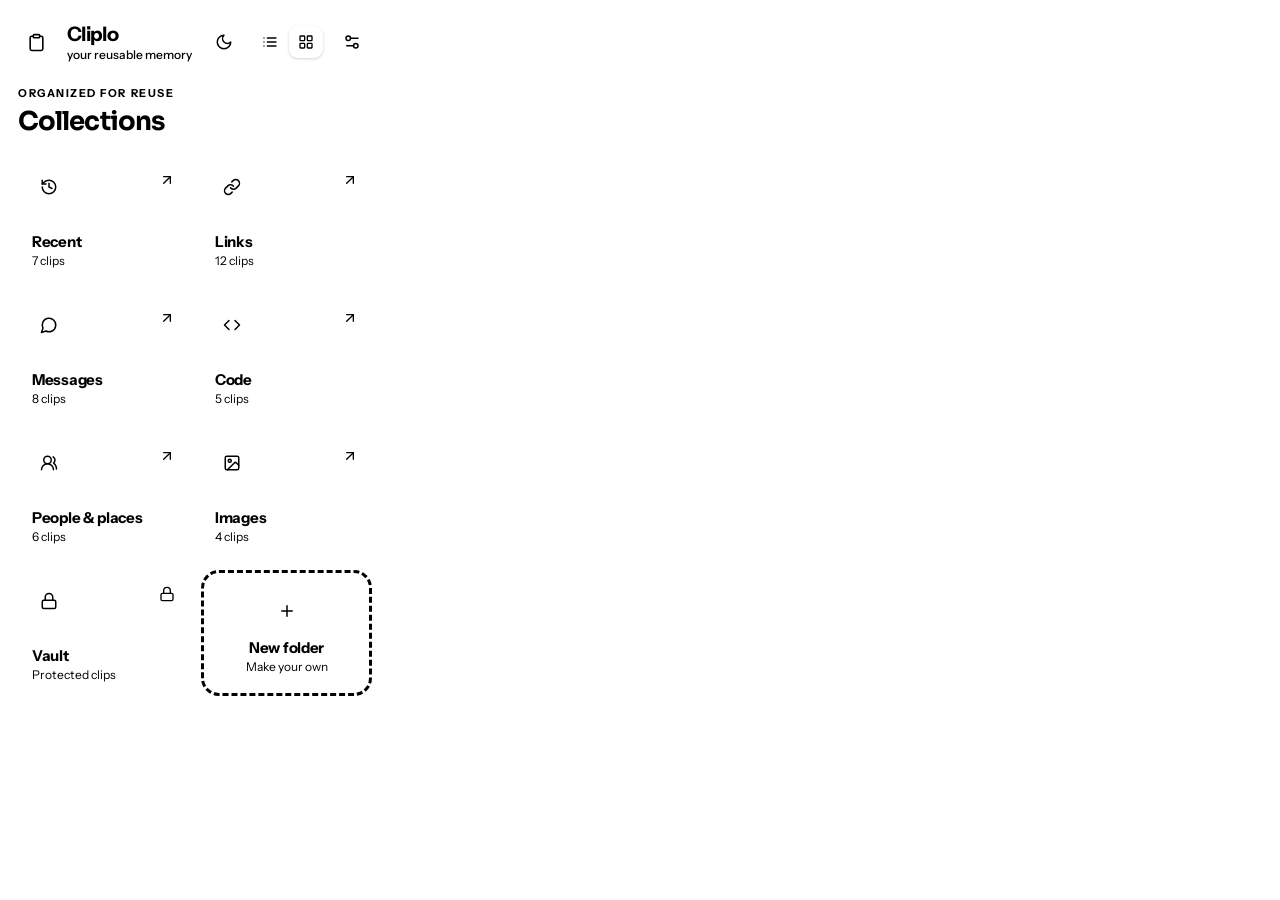
==== ui-proto/Collections.dc.html @ 3401ff33 "Add Cliplo design-canvas artboards for ui-proto screens Recreate the six core app screens (Home feed" ====
<!doctype html>
<html>
<head>
  <meta charset="utf-8">
  <script src="./support.js"></script>
</head>
<body>
<x-dc>
<helmet>
  <link href="https://fonts.googleapis.com/css2?family=Instrument+Sans:wght@400;500;600;700&family=Sora:wght@600;700&display=swap" rel="stylesheet">
  <style>
*{box-sizing:border-box;margin:0;padding:0}
.cx{font-family:"Instrument Sans",-apple-system,"Segoe UI",Roboto,sans-serif;-webkit-font-smoothing:antialiased;width:390px;min-height:100%;background:var(--page);color:var(--txt);position:relative;overflow:hidden}
.cx-dark{--page:#151918;--surface:#202624;--surface-2:#282F2D;--surface-3:#313A37;--line:rgba(255,255,255,.10);--line-strong:rgba(255,255,255,.17);--txt:#F1F4EF;--txt-strong:#FFFFFF;--txt-sub:#BDC8C2;--txt-dim:#8C9993;--txt-faint:#69766F;--accent:#77C8AD;--accent-strong:#58AF92;--accent-soft:rgba(119,200,173,.13);--accent-glow:rgba(88,175,146,.30);--on-accent:#10251E;--rose:#EF8B8A}
.cx-light{--page:#F3F2ED;--surface:#FFFEFA;--surface-2:#EEEEE8;--surface-3:#E3E3DB;--line:rgba(22,27,29,.09);--line-strong:rgba(22,27,29,.16);--txt:#202629;--txt-strong:#111719;--txt-sub:#596366;--txt-dim:#858E90;--txt-faint:#AAB1B0;--accent:#287D6B;--accent-strong:#176454;--accent-soft:rgba(40,125,107,.11);--accent-glow:rgba(40,125,107,.20);--on-accent:#FFFFFF;--rose:#CE5F5E}
.cx::before{content:"";position:absolute;inset:0;pointer-events:none;z-index:0}
.cx-dark::before{background:radial-gradient(60% 40% at 12% -5%,rgba(119,200,173,.12),transparent 62%),radial-gradient(55% 38% at 92% 100%,rgba(40,125,107,.10),transparent 60%)}
.cx-light::before{background:radial-gradient(60% 40% at 12% -5%,rgba(40,125,107,.10),transparent 62%),radial-gradient(55% 38% at 92% 100%,rgba(119,200,173,.08),transparent 60%)}
.pad{position:relative;z-index:1;padding:22px 18px 26px}
svg{display:block}
.topbar{display:flex;align-items:center;justify-content:space-between;margin-bottom:24px}
.brand{display:flex;align-items:center;gap:13px}
.brand-ic{width:36px;height:36px;border-radius:11px;background:var(--surface-2);display:grid;place-items:center;color:var(--txt-strong)}
.brand-h1{font-size:20px;font-weight:700;letter-spacing:-.032em;line-height:1.1;color:var(--txt-strong)}
.brand-sub{display:block;font-size:12px;color:var(--txt-dim);font-weight:500;margin-top:2px}
.top-actions{display:flex;gap:6px;align-items:center}
.icon-btn{width:40px;height:40px;border-radius:12px;border:none;background:transparent;color:var(--txt-dim);display:grid;place-items:center;cursor:pointer}
.view-toggle{display:flex;background:var(--surface-2);border-radius:11px;padding:3px;gap:2px}
.vt-btn{width:34px;height:32px;border:none;border-radius:9px;background:transparent;color:var(--txt-dim);display:grid;place-items:center;cursor:pointer}
.vt-btn.on{background:var(--surface);color:var(--txt-strong);box-shadow:0 1px 3px rgba(0,0,0,.18)}
.folder-head{margin-bottom:18px}
.folder-kicker{font-size:11px;font-weight:700;color:var(--accent);text-transform:uppercase;letter-spacing:.14em;margin-bottom:5px}
.folder-h2{font-family:"Sora",sans-serif;font-size:26px;font-weight:700;letter-spacing:-.035em;color:var(--txt-strong)}
.folder-grid{display:grid;grid-template-columns:repeat(2,minmax(0,1fr));gap:12px}
.folder-card{position:relative;display:flex;flex-direction:column;justify-content:flex-end;min-height:126px;padding:14px;border-radius:18px;background:var(--surface);border:1px solid var(--line);overflow:hidden;cursor:pointer}
.folder-art{position:absolute;top:12px;left:12px;width:38px;height:38px;border-radius:11px;display:grid;place-items:center;background:var(--accent-soft);color:var(--accent)}
.folder-arrow{position:absolute;top:16px;right:14px;color:var(--txt-faint)}
.folder-card strong{display:block;font-size:15px;font-weight:700;letter-spacing:-.02em;color:var(--txt-strong)}
.folder-card small{display:block;font-size:12px;color:var(--txt-dim);margin-top:2px}
.folder-card.new{align-items:center;justify-content:center;border-style:dashed;border-color:var(--line-strong);background:transparent}
.folder-card.new .folder-art{position:static;margin-bottom:8px}
.folder-card.new strong,.folder-card.new small{text-align:center}
a{color:var(--accent)}a:hover{color:var(--accent-strong)}
  </style>
</helmet>

<div class="cx {{themeClass}}">
  <div class="pad">

    <div class="topbar">
      <div class="brand">
        <div class="brand-ic"><svg width="19" height="19" viewBox="0 0 24 24" fill="none" stroke="currentColor" stroke-width="2" stroke-linecap="round" stroke-linejoin="round"><rect width="8" height="4" x="8" y="2" rx="1"/><path d="M16 4h2a2 2 0 0 1 2 2v14a2 2 0 0 1-2 2H6a2 2 0 0 1-2-2V6a2 2 0 0 1 2-2h2"/></svg></div>
        <div><div class="brand-h1">Cliplo</div><small class="brand-sub">your reusable memory</small></div>
      </div>
      <div class="top-actions">
        <button class="icon-btn"><svg width="18" height="18" viewBox="0 0 24 24" fill="none" stroke="currentColor" stroke-width="2" stroke-linecap="round" stroke-linejoin="round"><path d="M12 3a6 6 0 0 0 9 9 9 9 0 1 1-9-9Z"/></svg></button>
        <div class="view-toggle">
          <button class="vt-btn"><svg width="16" height="16" viewBox="0 0 24 24" fill="none" stroke="currentColor" stroke-width="2" stroke-linecap="round" stroke-linejoin="round"><path d="M3 12h.01M3 18h.01M3 6h.01M8 12h13M8 18h13M8 6h13"/></svg></button>
          <button class="vt-btn on"><svg width="16" height="16" viewBox="0 0 24 24" fill="none" stroke="currentColor" stroke-width="2" stroke-linecap="round" stroke-linejoin="round"><rect width="7" height="7" x="3" y="3" rx="1"/><rect width="7" height="7" x="14" y="3" rx="1"/><rect width="7" height="7" x="14" y="14" rx="1"/><rect width="7" height="7" x="3" y="14" rx="1"/></svg></button>
        </div>
        <button class="icon-btn"><svg width="18" height="18" viewBox="0 0 24 24" fill="none" stroke="currentColor" stroke-width="2" stroke-linecap="round" stroke-linejoin="round"><path d="M20 7h-9M14 17H5"/><circle cx="17" cy="17" r="3"/><circle cx="7" cy="7" r="3"/></svg></button>
      </div>
    </div>

    <div class="folder-head">
      <div class="folder-kicker">Organized for reuse</div>
      <div class="folder-h2">Collections</div>
    </div>

    <div class="folder-grid">
      <div class="folder-card">
        <span class="folder-art"><svg width="18" height="18" viewBox="0 0 24 24" fill="none" stroke="currentColor" stroke-width="2" stroke-linecap="round" stroke-linejoin="round"><path d="M3 12a9 9 0 1 0 9-9 9.75 9.75 0 0 0-6.74 2.74L3 8"/><path d="M3 3v5h5"/><path d="M12 7v5l4 2"/></svg></span>
        <span class="folder-arrow"><svg width="16" height="16" viewBox="0 0 24 24" fill="none" stroke="currentColor" stroke-width="2" stroke-linecap="round" stroke-linejoin="round"><path d="M7 7h10v10"/><path d="M7 17 17 7"/></svg></span>
        <strong>Recent</strong><small>7 clips</small>
      </div>
      <div class="folder-card">
        <span class="folder-art"><svg width="18" height="18" viewBox="0 0 24 24" fill="none" stroke="currentColor" stroke-width="2" stroke-linecap="round" stroke-linejoin="round"><path d="M10 13a5 5 0 0 0 7.54.54l3-3a5 5 0 0 0-7.07-7.07l-1.72 1.71"/><path d="M14 11a5 5 0 0 0-7.54-.54l-3 3a5 5 0 0 0 7.07 7.07l1.71-1.71"/></svg></span>
        <span class="folder-arrow"><svg width="16" height="16" viewBox="0 0 24 24" fill="none" stroke="currentColor" stroke-width="2" stroke-linecap="round" stroke-linejoin="round"><path d="M7 7h10v10"/><path d="M7 17 17 7"/></svg></span>
        <strong>Links</strong><small>12 clips</small>
      </div>
      <div class="folder-card">
        <span class="folder-art"><svg width="18" height="18" viewBox="0 0 24 24" fill="none" stroke="currentColor" stroke-width="2" stroke-linecap="round" stroke-linejoin="round"><path d="M7.9 20A9 9 0 1 0 4 16.1L2 22Z"/></svg></span>
        <span class="folder-arrow"><svg width="16" height="16" viewBox="0 0 24 24" fill="none" stroke="currentColor" stroke-width="2" stroke-linecap="round" stroke-linejoin="round"><path d="M7 7h10v10"/><path d="M7 17 17 7"/></svg></span>
        <strong>Messages</strong><small>8 clips</small>
      </div>
      <div class="folder-card">
        <span class="folder-art"><svg width="18" height="18" viewBox="0 0 24 24" fill="none" stroke="currentColor" stroke-width="2" stroke-linecap="round" stroke-linejoin="round"><path d="m16 18 6-6-6-6"/><path d="m8 6-6 6 6 6"/></svg></span>
        <span class="folder-arrow"><svg width="16" height="16" viewBox="0 0 24 24" fill="none" stroke="currentColor" stroke-width="2" stroke-linecap="round" stroke-linejoin="round"><path d="M7 7h10v10"/><path d="M7 17 17 7"/></svg></span>
        <strong>Code</strong><small>5 clips</small>
      </div>
      <div class="folder-card">
        <span class="folder-art"><svg width="18" height="18" viewBox="0 0 24 24" fill="none" stroke="currentColor" stroke-width="2" stroke-linecap="round" stroke-linejoin="round"><path d="M18 21a8 8 0 0 0-16 0"/><circle cx="10" cy="8" r="5"/><path d="M22 20c0-3.37-2-6.5-4-8a5 5 0 0 0-.45-8.3"/></svg></span>
        <span class="folder-arrow"><svg width="16" height="16" viewBox="0 0 24 24" fill="none" stroke="currentColor" stroke-width="2" stroke-linecap="round" stroke-linejoin="round"><path d="M7 7h10v10"/><path d="M7 17 17 7"/></svg></span>
        <strong>People &amp; places</strong><small>6 clips</small>
      </div>
      <div class="folder-card">
        <span class="folder-art"><svg width="18" height="18" viewBox="0 0 24 24" fill="none" stroke="currentColor" stroke-width="2" stroke-linecap="round" stroke-linejoin="round"><rect width="18" height="18" x="3" y="3" rx="2"/><circle cx="9" cy="9" r="2"/><path d="m21 15-3.09-3.09a2 2 0 0 0-2.82 0L6 21"/></svg></span>
        <span class="folder-arrow"><svg width="16" height="16" viewBox="0 0 24 24" fill="none" stroke="currentColor" stroke-width="2" stroke-linecap="round" stroke-linejoin="round"><path d="M7 7h10v10"/><path d="M7 17 17 7"/></svg></span>
        <strong>Images</strong><small>4 clips</small>
      </div>
      <div class="folder-card">
        <span class="folder-art"><svg width="18" height="18" viewBox="0 0 24 24" fill="none" stroke="currentColor" stroke-width="2" stroke-linecap="round" stroke-linejoin="round"><rect width="18" height="11" x="3" y="11" rx="2"/><path d="M7 11V7a5 5 0 0 1 10 0v4"/></svg></span>
        <span class="folder-arrow"><svg width="16" height="16" viewBox="0 0 24 24" fill="none" stroke="currentColor" stroke-width="2" stroke-linecap="round" stroke-linejoin="round"><rect width="18" height="11" x="3" y="11" rx="2"/><path d="M7 11V7a5 5 0 0 1 10 0v4"/></svg></span>
        <strong>Vault</strong><small>Protected clips</small>
      </div>
      <div class="folder-card new">
        <span class="folder-art"><svg width="18" height="18" viewBox="0 0 24 24" fill="none" stroke="currentColor" stroke-width="2" stroke-linecap="round" stroke-linejoin="round"><path d="M5 12h14"/><path d="M12 5v14"/></svg></span>
        <strong>New folder</strong><small>Make your own</small>
      </div>
    </div>

  </div>
</div>

<script data-dc-script data-props='{"theme":{"editor":"enum","options":["Dark","Light"],"default":"Dark"}}'>
class Component extends DCLogic {
  renderVals() {
    return { themeClass: this.props.theme === 'Light' ? 'cx-light' : 'cx-dark' };
  }
}
</script>
</body>
</html>
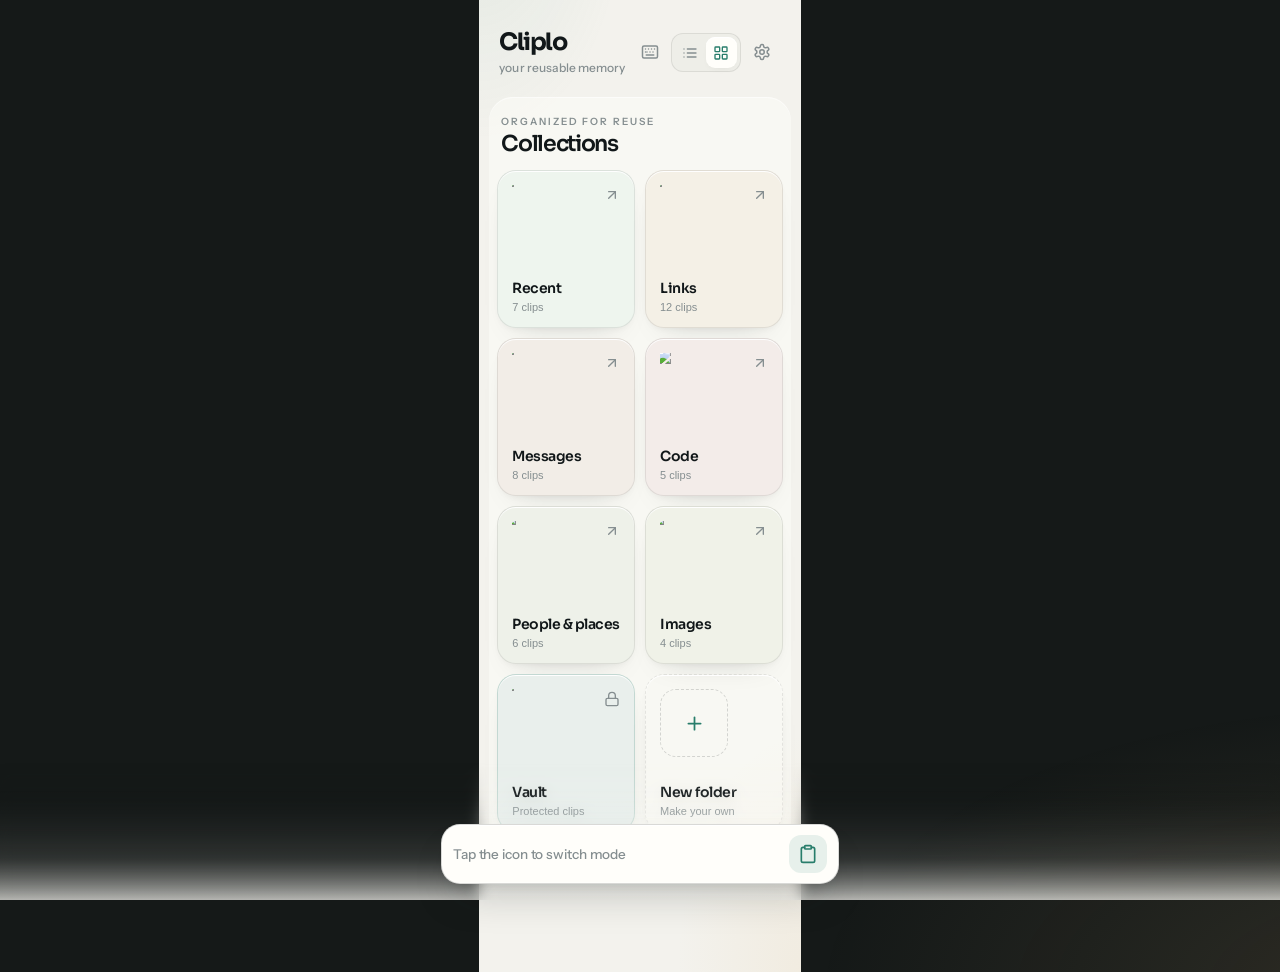
==== commit 27f7647a: "Rebuild Cliplo artboards faithful to ui-proto index.html Replace the earlier simplified recreation w" ====
--- a/ui-proto/Collections.dc.html
+++ b/ui-proto/Collections.dc.html
@@ -7,117 +7,1396 @@
 <body>
 <x-dc>
 <helmet>
-  <link href="https://fonts.googleapis.com/css2?family=Instrument+Sans:wght@400;500;600;700&family=Sora:wght@600;700&display=swap" rel="stylesheet">
+  <link href="https://fonts.googleapis.com/css2?family=Instrument+Sans:wght@400;500;600;700&family=Sora:wght@500;600;700&display=swap" rel="stylesheet">
   <style>
-*{box-sizing:border-box;margin:0;padding:0}
-.cx{font-family:"Instrument Sans",-apple-system,"Segoe UI",Roboto,sans-serif;-webkit-font-smoothing:antialiased;width:390px;min-height:100%;background:var(--page);color:var(--txt);position:relative;overflow:hidden}
-.cx-dark{--page:#151918;--surface:#202624;--surface-2:#282F2D;--surface-3:#313A37;--line:rgba(255,255,255,.10);--line-strong:rgba(255,255,255,.17);--txt:#F1F4EF;--txt-strong:#FFFFFF;--txt-sub:#BDC8C2;--txt-dim:#8C9993;--txt-faint:#69766F;--accent:#77C8AD;--accent-strong:#58AF92;--accent-soft:rgba(119,200,173,.13);--accent-glow:rgba(88,175,146,.30);--on-accent:#10251E;--rose:#EF8B8A}
-.cx-light{--page:#F3F2ED;--surface:#FFFEFA;--surface-2:#EEEEE8;--surface-3:#E3E3DB;--line:rgba(22,27,29,.09);--line-strong:rgba(22,27,29,.16);--txt:#202629;--txt-strong:#111719;--txt-sub:#596366;--txt-dim:#858E90;--txt-faint:#AAB1B0;--accent:#287D6B;--accent-strong:#176454;--accent-soft:rgba(40,125,107,.11);--accent-glow:rgba(40,125,107,.20);--on-accent:#FFFFFF;--rose:#CE5F5E}
-.cx::before{content:"";position:absolute;inset:0;pointer-events:none;z-index:0}
-.cx-dark::before{background:radial-gradient(60% 40% at 12% -5%,rgba(119,200,173,.12),transparent 62%),radial-gradient(55% 38% at 92% 100%,rgba(40,125,107,.10),transparent 60%)}
-.cx-light::before{background:radial-gradient(60% 40% at 12% -5%,rgba(40,125,107,.10),transparent 62%),radial-gradient(55% 38% at 92% 100%,rgba(119,200,173,.08),transparent 60%)}
-.pad{position:relative;z-index:1;padding:22px 18px 26px}
-svg{display:block}
-.topbar{display:flex;align-items:center;justify-content:space-between;margin-bottom:24px}
-.brand{display:flex;align-items:center;gap:13px}
-.brand-ic{width:36px;height:36px;border-radius:11px;background:var(--surface-2);display:grid;place-items:center;color:var(--txt-strong)}
-.brand-h1{font-size:20px;font-weight:700;letter-spacing:-.032em;line-height:1.1;color:var(--txt-strong)}
-.brand-sub{display:block;font-size:12px;color:var(--txt-dim);font-weight:500;margin-top:2px}
-.top-actions{display:flex;gap:6px;align-items:center}
-.icon-btn{width:40px;height:40px;border-radius:12px;border:none;background:transparent;color:var(--txt-dim);display:grid;place-items:center;cursor:pointer}
-.view-toggle{display:flex;background:var(--surface-2);border-radius:11px;padding:3px;gap:2px}
-.vt-btn{width:34px;height:32px;border:none;border-radius:9px;background:transparent;color:var(--txt-dim);display:grid;place-items:center;cursor:pointer}
-.vt-btn.on{background:var(--surface);color:var(--txt-strong);box-shadow:0 1px 3px rgba(0,0,0,.18)}
-.folder-head{margin-bottom:18px}
-.folder-kicker{font-size:11px;font-weight:700;color:var(--accent);text-transform:uppercase;letter-spacing:.14em;margin-bottom:5px}
-.folder-h2{font-family:"Sora",sans-serif;font-size:26px;font-weight:700;letter-spacing:-.035em;color:var(--txt-strong)}
-.folder-grid{display:grid;grid-template-columns:repeat(2,minmax(0,1fr));gap:12px}
-.folder-card{position:relative;display:flex;flex-direction:column;justify-content:flex-end;min-height:126px;padding:14px;border-radius:18px;background:var(--surface);border:1px solid var(--line);overflow:hidden;cursor:pointer}
-.folder-art{position:absolute;top:12px;left:12px;width:38px;height:38px;border-radius:11px;display:grid;place-items:center;background:var(--accent-soft);color:var(--accent)}
-.folder-arrow{position:absolute;top:16px;right:14px;color:var(--txt-faint)}
-.folder-card strong{display:block;font-size:15px;font-weight:700;letter-spacing:-.02em;color:var(--txt-strong)}
-.folder-card small{display:block;font-size:12px;color:var(--txt-dim);margin-top:2px}
-.folder-card.new{align-items:center;justify-content:center;border-style:dashed;border-color:var(--line-strong);background:transparent}
-.folder-card.new .folder-art{position:static;margin-bottom:8px}
-.folder-card.new strong,.folder-card.new small{text-align:center}
-a{color:var(--accent)}a:hover{color:var(--accent-strong)}
-  </style>
+  /* =========================================================
+     DESIGN TOKENS - Cliplo mineral / ink / paper
+     UI glyphs: lucide (2px stroke). Logos: mdi brand marks.
+      Accent: mineral green, reserved for action and identity.
+  ========================================================= */
+  :root {
+    /* surfaces */
+    --page: #151918;
+    --surface: #202624;
+    --surface-2: #282F2D;
+    --surface-3: #313A37;
+    --line: rgba(255,255,255,.10);
+    --line-strong: rgba(255,255,255,.17);
+    --hi: rgba(255,255,255,.05);
+    --elev: 0 1px 0 var(--hi) inset, 0 18px 42px -22px rgba(0,0,0,.5);
+    --elev-raise: 0 1px 0 rgba(255,255,255,.06) inset, 0 28px 60px -24px rgba(0,0,0,.7);
+    /* text */
+    --txt: #F1F4EF;
+    --txt-strong: #FFFFFF;
+    --txt-sub: #BDC8C2;
+    --txt-dim: #8C9993;
+    --txt-faint: #69766F;
+    --accent: #77C8AD;
+    --accent-strong: #58AF92;
+    --accent-deep: #3F9276;
+    --accent-soft: rgba(119,200,173,.13);
+    --accent-glow: rgba(88,175,146,.30);
+    --on-accent: #10251E;
+    --kb-page: #151918;
+    --kb-surface: #202624;
+    --kb-raised: #282F2D;
+    --kb-key: #313A37;
+    --kb-outline: rgba(255,255,255,.14);
+    /* semantic */
+    --rose: #EF8B8A;
+    --rose-soft: rgba(239,139,138,.12);
+    --rose-glow: rgba(239,139,138,.28);
+    /* metrics */
+    --r-lg: 22px;
+    --r-md: 16px;
+    --r-sm: 13px;
+    --r-pill: 999px;
+    --tnum: "tnum" 1, "cv11" 1, "ss01" 1;
+    /* motion Ã¢â‚¬â€ one ease reused everywhere */
+    --ease: cubic-bezier(.22,.61,.36,1);
+    --ease-out: cubic-bezier(.16,1,.3,1);
+  }
+  [data-theme="light"] {
+    --page: #F3F2ED;
+    --surface: #FFFEFA;
+    --surface-2: #EEEEE8;
+    --surface-3: #E3E3DB;
+    --line: rgba(22,27,29,.09);
+    --line-strong: rgba(22,27,29,.16);
+    --hi: rgba(255,255,255,.95);
+    --elev: 0 1px 0 var(--hi) inset, 0 14px 32px -22px rgba(20,29,29,.25), 0 3px 8px -5px rgba(20,29,29,.1);
+    --elev-raise: 0 1px 0 var(--hi) inset, 0 24px 52px -25px rgba(20,29,29,.28), 0 6px 14px -6px rgba(20,29,29,.1);
+    --txt: #202629;
+    --txt-strong: #111719;
+    --txt-sub: #596366;
+    --txt-dim: #858E90;
+    --txt-faint: #AAB1B0;
+    --accent: #287D6B;
+    --accent-strong: #176454;
+    --accent-deep: #104C41;
+    --accent-soft: rgba(40,125,107,.11);
+    --accent-glow: rgba(40,125,107,.20);
+    --on-accent: #FFFFFF;
+    --kb-page: #F3F2ED;
+    --kb-surface: #FFFEFA;
+    --kb-raised: #EEEEE8;
+    --kb-key: #E3E3DB;
+    --kb-outline: rgba(22,27,29,.14);
+    --rose: #CE5F5E;
+    --rose-soft: rgba(206,95,94,.10);
+    --rose-glow: rgba(206,95,94,.20);
+  }
+
+  * { box-sizing:border-box; margin:0; padding:0; }
+  html { color-scheme: dark; }
+  [data-theme="light"] { color-scheme: light; }
+
+  body {
+    font-family:"Instrument Sans", -apple-system, "Segoe UI", Roboto, sans-serif;
+    font-feature-settings:"cv11","ss01","cv06";
+    background: var(--page);
+    color: var(--txt);
+    -webkit-font-smoothing: antialiased;
+    text-rendering: optimizeLegibility;
+    display:flex; justify-content:center;
+    min-height:100vh;
+    position:relative; overflow-x:hidden;
+    caret-color: var(--accent);
+    transition: background .35s var(--ease), color .35s var(--ease);
+  }
+  /* ambient bloom Ã¢â‚¬â€ the room the app is lit in */
+  body::before {
+    content:""; position:fixed; inset:-20% -10% -10% -10%; z-index:-1; pointer-events:none;
+    background:
+      radial-gradient(50% 32% at 18% -8%,  rgba(139,92,246,.12), transparent 70%),
+      radial-gradient(40% 28% at 92% 108%, rgba(56, 82, 255,.06), transparent 68%);
+    filter: none;
+  }
+  [data-theme="dark"] body::before {
+    background:
+      radial-gradient(60% 45% at 12% -5%, rgba(119,200,173,.12), transparent 62%),
+      radial-gradient(55% 40% at 92% 100%, rgba(40,125,107,.10), transparent 60%);
+    filter: none;
+  }
+  [data-theme="light"] body::before {
+    background:
+      radial-gradient(60% 45% at 12% -5%, rgba(40,125,107,.10), transparent 62%),
+      radial-gradient(55% 40% at 92% 100%, rgba(119,200,173,.08), transparent 60%);
+    filter:none;
+  }
+
+  /* browser surfaces Ã¢â‚¬â€ themed, not defaults */
+  ::selection { background: var(--accent-glow); color: var(--txt-strong); }
+  ::-webkit-scrollbar { width: 10px; height: 10px; }
+  ::-webkit-scrollbar-track { background: transparent; }
+  ::-webkit-scrollbar-thumb {
+    background: var(--surface-2);
+    border: 2px solid transparent; background-clip: content-box;
+    border-radius: 999px;
+  }
+  ::-webkit-scrollbar-thumb:hover { background: var(--surface-3); background-clip: content-box; }
+  * { scrollbar-color: var(--surface-2) transparent; scrollbar-width: thin; }
+  :focus { outline: none; }
+  :focus-visible {
+    outline: 2px solid var(--accent);
+    outline-offset: 2px;
+    border-radius: inherit;
+  }
+
+  .app { width:100%; max-width:430px; padding:max(22px, env(safe-area-inset-top)) 18px calc(80px + env(safe-area-inset-bottom) + var(--keyboard-inset, 0px)); position:relative; z-index:1; }
+  button, input, .chip, .clip, .mode-ic, .ph { -webkit-tap-highlight-color:transparent; touch-action:manipulation; }
+  @media (pointer:coarse) {
+    .copy, .icon-btn { width:44px; height:44px; }
+    .detail-close { width:44px; height:44px; }
+    .dact.peer { width:48px; min-width:48px; min-height:48px; }
+  }
+  @media (prefers-reduced-motion: reduce) {
+    *, *::before, *::after { animation-duration:.001ms !important; transition-duration:.001ms !important; }
+  }
+
+  /* ---- topbar ---- */
+  .topbar { display:flex; align-items:center; justify-content:space-between; margin-bottom:26px; }
+  .brand { display:flex; align-items:center; gap:13px; }
+  .brand-ic {
+    width:36px; height:36px; border-radius:11px;
+    background: var(--surface-2);
+    display:grid; place-items:center; color:var(--txt-strong);
+    position:relative;
+  }
+  .brand-ic::after { display:none; }
+  .brand-txt h1 { font-size:20px; font-weight:700; letter-spacing:-.032em; line-height:1.1; color:var(--txt-strong); }
+  .brand-title { position:relative; display:grid; width:max-content; min-width:4.25em; overflow:visible; transition:width .25s var(--ease-out); }
+  .brand-title span { grid-area:1 / 1; display:block; white-space:nowrap; transition:opacity .25s var(--ease-out), transform .25s var(--ease-out); }
+  .brand-title .brand-title-greeting { opacity:0; transform:translateY(3px); }
+  .brand-title.is-greeting .brand-title-default { opacity:0; transform:translateY(-3px); }
+  .brand-title.is-greeting .brand-title-greeting { opacity:1; transform:none; }
+  .brand-txt small { display:block; font-size:12px; color:var(--txt-dim); font-weight:500; letter-spacing:-.005em; margin-top:2px; }
+  .top-actions { display:flex; gap:10px; }
+  .icon-btn {
+    width:40px; height:40px; border-radius:12px; border:none;
+    background: transparent;
+    color:var(--txt-dim); cursor:pointer; display:grid; place-items:center;
+    box-shadow:none;
+    transition:transform .18s var(--ease), background .18s var(--ease), color .18s var(--ease);
+  }
+  .icon-btn:hover { transform:none; background:var(--surface-2); color:var(--txt-strong); }
+  .icon-btn:active { transform:translateY(0) scale(.97); }
+  .icon-btn .iconify { font-size:18px; }
+
+  /* ---- Cliplo Keyboard prototype: calm retrieval surface ---- */
+  .keyboard-screen { display:none; position:fixed; inset:0; z-index:160; background:var(--page); overflow:hidden; }
+  .keyboard-screen.is-open { display:block; animation:keyboardReveal .32s var(--ease-out) both; }
+  .keyboard-stage { width:min(100%,430px); height:100%; margin:0 auto; display:flex; flex-direction:column; }
+  .keyboard-host { flex:1; min-height:92px; padding:18px 18px 12px; display:flex; flex-direction:column; justify-content:flex-end; background:var(--page); }
+  .keyboard-host-context { display:flex; align-items:center; gap:8px; color:var(--txt-dim); font:600 11px "Instrument Sans",sans-serif; }
+  .keyboard-host-context .iconify { color:var(--accent); font-size:14px; }
+  .keyboard-composer { margin-top:12px; height:40px; border:1px solid var(--line); border-radius:13px; background:var(--surface); color:var(--txt-faint); display:flex; align-items:center; padding:0 12px; font:500 12px "Instrument Sans",sans-serif; }
+  .keyboard-panel { position:relative; padding:14px 16px calc(14px + env(safe-area-inset-bottom)); border-top:1px solid var(--kb-outline); border-radius:24px 24px 0 0; background:var(--kb-surface); box-shadow:0 -18px 34px -26px rgba(0,0,0,.48); transition:padding .3s var(--ease-out),background .22s var(--ease); }
+  .keyboard-panel::before { content:""; position:absolute; top:0; left:50%; width:28px; height:3px; border-radius:99px; background:var(--txt-faint); transform:translate(-50%,-7px); opacity:.45; }
+  .keyboard-toolbar { display:flex; align-items:center; gap:9px; }
+  .keyboard-mode-toggle { width:42px; height:42px; flex:0 0 auto; border:1px solid var(--kb-outline); border-radius:13px; background:var(--kb-raised); color:var(--accent); display:grid; place-items:center; cursor:pointer; box-shadow:0 1px 0 var(--hi) inset; transition:background .22s var(--ease),border-color .22s var(--ease),color .22s var(--ease),transform .22s var(--ease); }
+  .keyboard-mode-toggle:hover, .keyboard-mode-toggle.is-active { color:var(--accent-strong); border-color:color-mix(in srgb,var(--accent) 60%,var(--kb-outline)); background:var(--accent-soft); }
+  .keyboard-mode-toggle.is-active { transform:rotate(180deg); }
+  .keyboard-search { flex:1; min-width:0; height:42px; border:1px solid var(--kb-outline); border-radius:13px; padding:0 13px; background:transparent; color:var(--txt-strong); font:500 13px/1 "Instrument Sans",sans-serif; letter-spacing:-.015em; outline:none; box-shadow:0 1px 0 var(--hi) inset; transition:flex-basis .3s var(--ease-out),width .3s var(--ease-out),padding .3s var(--ease-out),opacity .2s var(--ease),border-color .2s var(--ease),background .2s var(--ease); }
+  .keyboard-search:focus { border-color:var(--accent); background:var(--kb-raised); box-shadow:0 0 0 3px var(--accent-soft); }
+  .keyboard-search::placeholder { color:var(--txt-dim); }
+  .keyboard-close { width:32px; height:42px; border:0; border-radius:12px; background:transparent; color:var(--txt-dim); display:grid; place-items:center; cursor:pointer; }
+  .keyboard-close:hover { color:var(--txt-strong); background:var(--kb-raised); }
+  .keyboard-collection-nav { max-height:0; margin:0 -2px; padding:0 4px; opacity:0; visibility:hidden; display:flex; flex-direction:column; align-items:center; justify-content:center; position:relative; overflow:hidden; pointer-events:none; touch-action:none; cursor:ns-resize; transition:max-height .34s var(--ease-out),margin .34s var(--ease-out),padding .34s var(--ease-out),opacity .22s var(--ease),visibility 0s linear .34s; }
+  .keyboard-panel.is-collection-mode .keyboard-collection-nav { max-height:178px; margin:18px -2px 2px; padding:5px 4px; opacity:1; visibility:visible; pointer-events:auto; transform:translateY(18px); transition-delay:0s; }
+  .keyboard-panel.is-collection-mode .keyboard-search { flex:0 0 0; width:0; min-width:0; padding-left:0; padding-right:0; border-color:transparent; opacity:0; pointer-events:none; }
+  .keyboard-clips { display:block; height:60px; max-height:60px; opacity:1; overflow:hidden !important; scrollbar-width:none; transition:max-height .34s var(--ease-out),opacity .2s var(--ease),margin .34s var(--ease-out); }
+  .keyboard-clips::-webkit-scrollbar { display:none; }
+  .keyboard-clip-track { display:flex; flex-direction:column; gap:0; will-change:transform; transition:transform .3s cubic-bezier(.22,.75,.2,1); }
+  .keyboard-panel.is-collection-mode .keyboard-clips { max-height:0; opacity:0; margin:0; overflow:hidden; pointer-events:none; }
+  .keyboard-label { max-height:24px; margin:12px 2px 6px; color:var(--txt-faint); font:700 10px "Instrument Sans",sans-serif; letter-spacing:.13em; text-transform:uppercase; opacity:1; overflow:hidden; transition:max-height .34s var(--ease-out),opacity .2s var(--ease),margin .34s var(--ease-out); }
+  .keyboard-panel.is-collection-mode .keyboard-label { max-height:0; opacity:0; margin:0; }
+  .keyboard-collection-name { width:100%; min-height:34px; border:0; border-radius:999px; background:transparent; color:var(--txt-dim); font:600 14px "Sora",sans-serif; letter-spacing:-.035em; cursor:pointer; transition:opacity .22s var(--ease),color .22s var(--ease),transform .22s var(--ease),font-size .22s var(--ease),background .22s var(--ease),box-shadow .22s var(--ease); }
+  .keyboard-collection-name[data-position="prev"], .keyboard-collection-name[data-position="next"] { opacity:.42; transform:scale(.92); }
+  .keyboard-collection-name[data-position="current"] { min-height:44px; color:var(--txt-strong); font-size:18px; font-weight:700; letter-spacing:-.045em; background:var(--accent-soft); box-shadow:0 0 0 1px color-mix(in srgb,var(--accent) 40%,transparent) inset; }
+  .keyboard-collection-name:hover { color:var(--accent); }
+  .keyboard-collection-name:focus-visible { outline:2px solid var(--accent); outline-offset:1px; }
+  .keyboard-collection-nav.is-shifting .keyboard-collection-name[data-position="current"] { animation:collectionTick .24s var(--ease-out) both; }
+  @keyframes collectionTick { from { opacity:.25; transform:translateY(5px) scale(.92); } to { opacity:1; transform:none; } }
+  .keyboard-clip { width:100%; height:58px; min-height:58px; flex:0 0 58px; display:grid; grid-template-columns:28px minmax(0,1fr) auto; align-items:center; gap:10px; padding:7px 4px; border:1px solid transparent; border-radius:12px; background:transparent; text-align:left; cursor:pointer; color:inherit; }
+  .keyboard-clip { border-color:transparent; transition:background .24s var(--ease),box-shadow .24s var(--ease),transform .24s var(--ease); }
+  .keyboard-clip:hover { background:color-mix(in srgb,var(--kb-raised) 42%,transparent); border-color:transparent; }
+  .keyboard-clip:focus-visible { outline:none; background:var(--accent-soft); border-color:transparent; box-shadow:0 0 0 1px color-mix(in srgb,var(--accent) 28%,transparent) inset; }
+  .keyboard-clip.is-active { background:color-mix(in srgb,var(--kb-raised) 58%,transparent); box-shadow:0 1px 0 var(--hi) inset,0 6px 18px -16px rgba(0,0,0,.45); }
+  .keyboard-clip-mark { width:27px; height:27px; display:grid; place-items:center; border-radius:9px; background:var(--accent-soft); color:var(--accent); }
+  .keyboard-clip:nth-child(2) .keyboard-clip-mark { background:rgba(229,182,129,.14); color:#DCA873; }
+  .keyboard-clip:nth-child(3) .keyboard-clip-mark { background:rgba(113,133,184,.14); color:#8D9CC8; }
+  .keyboard-clip-mark .iconify { font-size:14px; }
+  .keyboard-clip-copy { min-width:0; }
+  .keyboard-clip-copy strong, .keyboard-clip-copy small { display:block; overflow:hidden; text-overflow:ellipsis; white-space:nowrap; }
+  .keyboard-clip-copy strong { color:var(--txt-strong); font-size:12px; line-height:1.35; font-weight:600; }
+  .keyboard-clip-copy small { margin-top:3px; color:var(--txt-dim); font-size:10px; }
+  .keyboard-paste { width:30px; height:30px; border:0; border-radius:10px; background:transparent; color:var(--txt-dim); display:grid; place-items:center; cursor:pointer; transition:background .18s var(--ease),color .18s var(--ease); }
+  .keyboard-clip:hover .keyboard-paste, .keyboard-paste:focus-visible { background:var(--accent); color:var(--on-accent); }
+  .keyboard-empty { display:none; padding:22px 8px 15px; text-align:center; color:var(--txt-dim); font:500 12px/1.4 "Instrument Sans",sans-serif; }
+  .keyboard-empty.is-visible { display:block; }
+  .keyboard-empty button { margin-top:8px; border:0; background:transparent; color:var(--accent); font:700 11px "Instrument Sans",sans-serif; cursor:pointer; }
+  @keyframes keyboardReveal { from { opacity:0; transform:translateY(14px); } to { opacity:1; transform:none; } }
+
+  /* ---- mode / capture bar ---- */
+  .capture {
+    background: var(--surface-2);
+    border: none;
+    border-radius: 14px; margin-bottom:18px;
+    box-shadow: none;
+    overflow:hidden; position:relative;
+    transition:box-shadow .28s var(--ease), background .22s var(--ease);
+  }
+  [data-theme="light"] .capture {
+    background: #FFFFFF;
+    border: 1px solid var(--line-strong);
+  }
+  .capture.open, .capture.flash {
+    box-shadow:
+      0 0 0 1px var(--accent-strong),
+      0 0 0 5px var(--accent-soft),
+      var(--elev-raise);
+  }
+  .capture-row { display:flex; align-items:center; gap:8px; padding:0 10px; min-height:44px; }
+  .mode-ic {
+    width:32px; height:32px; border-radius:10px; flex:0 0 auto;
+    background: transparent;
+    border: none;
+    display:grid; place-items:center; color:var(--txt-sub);
+    cursor:pointer;
+    transition:transform .16s var(--ease), background .2s var(--ease), color .2s var(--ease);
+  }
+  .mode-ic morph-icon { display:block; line-height:0; }
+  .mode-ic:hover { color: var(--txt-strong); background: rgba(255,255,255,.04); }
+  .mode-ic:active { transform:scale(.92); }
+  .hint { flex:1; min-width:0; }
+  .hint input {
+    width:100%; background:none; border:none; outline:none;
+    color:var(--txt-strong); font-size:13.5px; font-weight:500;
+    letter-spacing:-.008em; font-family:inherit;
+    height:32px; line-height:32px; padding:0;
+  }
+  .hint input::placeholder { color:var(--txt-faint); }
+  .ph {
+    display:none; align-items:center; gap:5px; cursor:pointer;
+    font-size:11.5px; font-weight:600; color:var(--txt-dim);
+    border: none;
+    padding:0 8px; border-radius:var(--r-pill);
+    white-space:nowrap;
+    background: transparent;
+    height:32px;
+    transition:color .18s var(--ease), background .18s var(--ease), border-color .18s var(--ease);
+  }
+  .ph:hover { color:var(--txt-strong); background:var(--surface-2); border-color:var(--line-strong); }
+  .ph .iconify { font-size:14px; }
+  .ph.on {
+    background: linear-gradient(180deg, var(--accent), var(--accent-strong));
+    border-color: transparent; color: var(--on-accent);
+    box-shadow: 0 1px 0 rgba(255,255,255,.22) inset;
+  }
+  .paste-hint { display:none; }
+  .capture.mode-paste .paste-hint { display:flex; }
+  .capture.mode-clipper .filter-ph { display:flex; }
+
+  .capture-extra { display:grid; grid-template-rows:0fr; transition:grid-template-rows .35s var(--ease-out); }
+  .capture-extra > * { overflow:hidden; min-height:0; }
+  .capture.open .capture-extra { grid-template-rows:1fr; }
+  .extra-pad { padding:4px 15px 16px; border-top: none; }
+  .group-label { font-size:10.5px; font-weight:700; color:var(--txt-faint); text-transform:uppercase; letter-spacing:.14em; margin:14px 2px 10px; }
+  .chip-row { display:flex; flex-wrap:wrap; gap:8px; }
+  .chip {
+    display:inline-flex; align-items:center; gap:7px; cursor:pointer; user-select:none;
+    font-size:12.5px; font-weight:600; color:var(--txt-sub);
+    padding:8px 13px; border-radius:var(--r-pill);
+    border:1px solid var(--line-strong);
+    background: rgba(255,255,255,.015);
+    transition:color .16s var(--ease), background .16s var(--ease), border-color .16s var(--ease), transform .12s var(--ease);
+  }
+  .chip:hover { background:var(--surface-2); color:var(--txt-strong); border-color:var(--line-strong); }
+  .chip:active { transform:scale(.97); }
+  .chip .iconify { font-size:15px; }
+  .chip.on {
+    background: linear-gradient(180deg, var(--accent), var(--accent-strong));
+    border-color: transparent; color: var(--on-accent);
+    box-shadow: 0 1px 0 rgba(255,255,255,.22) inset;
+  }
+  .chip.on .iconify { color:var(--on-accent); }
+
+  .label { font-size:11px; font-weight:700; color:var(--txt-faint); text-transform:uppercase; letter-spacing:.16em; margin:0 6px 15px; }
+  .filter-note { display:flex; align-items:center; gap:10px; margin:-16px 6px 15px; font-size:12px; }
+  .filter-note .fname { font-weight:600; color:var(--txt-sub); letter-spacing:-.005em; }
+  .filter-note .fcount { color:var(--txt-dim); font-feature-settings: var(--tnum); }
+  .filter-note .fclear { margin-left:auto; font-weight:600; color:var(--accent); cursor:pointer; letter-spacing:-.005em; }
+  .filter-note .fclear:hover { color:var(--accent-strong); }
+
+  /* ---- clip card ---- */
+  #feedList {
+    background: var(--surface);
+    border: 1px solid var(--line);
+    border-radius: 20px;
+    overflow: hidden;
+  }
+  .clip {
+    background: transparent;
+    border-radius: 0;
+    padding: 13px 14px; margin-bottom: 0;
+    box-shadow: none;
+    cursor:pointer; display:none; align-items:center; gap:12px;
+    position:relative;
+    transition: background .18s var(--ease);
+    border-bottom: 1px solid var(--line);
+  }
+  .clip:last-child { border-bottom: none; }
+  .clip.vis { display:flex; }
+  .clip:hover { transform:none; background: rgba(255,255,255,.025); box-shadow:none; }
+  .clip:active { transform:none; background: rgba(255,255,255,.04); }
+  .tile {
+    width:40px; height:40px; border-radius:12px; flex:0 0 auto;
+    background: var(--surface-2);
+    border: none;
+    display:grid; place-items:center;
+    position:relative;
+  }
+  .tile .iconify { font-size:23px; }
+  .body { flex:1; min-width:0; }
+  .catch {
+    font-size:10.5px; font-weight:700; color:var(--txt-faint);
+    text-transform:uppercase; letter-spacing:.13em; margin-bottom:3px;
+  }
+  .title {
+    font-size:14.5px; font-weight:600; letter-spacing:-.018em; line-height:1.32;
+    color:var(--txt-strong);
+    text-wrap: balance;
+    overflow-wrap: anywhere;
+    display: -webkit-box; -webkit-line-clamp: 2; -webkit-box-orient: vertical;
+    overflow: hidden;
+  }
+  .meta {
+    font-size:12px; color:var(--txt-dim); margin-top:4px;
+    font-weight:500; font-feature-settings:var(--tnum);
+    letter-spacing:-.002em;
+  }
+  .copy {
+    width:36px; height:36px; border-radius:11px; border:none;
+    cursor:pointer;
+    background: transparent;
+    color:var(--txt-faint);
+    display:grid; place-items:center;
+    box-shadow: none;
+    transition:transform .16s var(--ease), color .16s var(--ease), background .18s var(--ease);
+  }
+  .copy:hover { transform:none; color:var(--txt-strong); background: var(--surface-2); border-color:transparent; }
+  .copy:active { transform:scale(.94); }
+  .copy .iconify { font-size:17px; }
+
+  /* ---- screens ---- */
+  .screen { display:none; }
+  .screen.active { display:block; }
+  .back-row { display:flex; align-items:center; gap:13px; margin-bottom:22px; }
+  .settings-title { font-size:20px; font-weight:700; letter-spacing:-.028em; color:var(--txt-strong); }
+
+  /* ---- settings ---- */
+  .settings-group-label { font-size:11px; font-weight:700; color:var(--txt-faint); text-transform:uppercase; letter-spacing:.16em; margin:0 6px 12px; }
+  .settings-group-label:not(:first-child){ margin-top:28px; }
+  .settings-row {
+    width:100%; display:flex; align-items:center; gap:14px;
+    padding:13px 14px; margin-bottom:0;
+    background: var(--surface);
+    border-radius:0; cursor:pointer; color:var(--txt); text-align:left;
+    box-shadow:none;
+    transition:background .18s var(--ease);
+    border:none;
+    border-bottom:1px solid var(--line);
+  }
+  .settings-row:first-of-type { border-radius: 16px 16px 0 0; }
+  .settings-row:hover { transform:none; box-shadow:none; background: var(--surface-2); }
+  .settings-row:active { transform:translateY(0) scale(.995); }
+  .settings-row-ic {
+    width:36px; height:36px; border-radius:10px;
+    background: var(--accent-soft);
+    border: none;
+    display:grid; place-items:center; color:var(--accent); flex:0 0 auto;
+  }
+  .settings-row-ic .iconify { font-size:19px; }
+  .settings-row-body { flex:1; min-width:0; }
+  .settings-row-title { display:block; font-size:15px; font-weight:700; letter-spacing:-.012em; color:var(--txt-strong); }
+  .settings-row-desc { display:block; font-size:12px; color:var(--txt-dim); margin-top:2px; letter-spacing:-.005em; }
+  .settings-row-tgl {
+    width:46px; height:28px; border-radius:var(--r-pill);
+    background:var(--surface-2);
+    border:1px solid var(--line-strong);
+    position:relative; flex:0 0 auto;
+    transition:background .24s var(--ease), border-color .24s var(--ease), box-shadow .24s var(--ease);
+  }
+  .settings-row-tgl .knob {
+    position:absolute; top:2px; left:2px; width:22px; height:22px; border-radius:var(--r-pill);
+    background:var(--txt-dim);
+    transition:transform .28s var(--ease-out), background .24s var(--ease);
+    box-shadow:0 1px 2px rgba(0,0,0,.35), 0 1px 0 rgba(255,255,255,.15) inset;
+  }
+  .settings-row-tgl.on {
+    background: linear-gradient(180deg, var(--accent), var(--accent-strong));
+    border-color:transparent;
+    box-shadow: 0 1px 0 rgba(255,255,255,.22) inset, 0 4px 12px -4px var(--accent-glow);
+  }
+  .settings-row-tgl.on .knob { transform:translateX(18px); background:var(--on-accent); box-shadow: 0 1px 3px rgba(0,0,0,.35); }
+  .settings-chev { color:var(--txt-dim); display:grid; place-items:center; }
+  .settings-chev .iconify { font-size:19px; }
+  .settings-nav-card { overflow:hidden; border:1px solid var(--line); border-radius:16px; background:var(--surface); }
+  .settings-nav-intro { padding:14px 14px 11px; color:var(--txt-dim); font-size:12px; line-height:1.4; }
+  .settings-nav-list { display:grid; }
+  .settings-nav-item { display:flex; align-items:center; gap:10px; min-height:54px; padding:8px 10px 8px 14px; border:0; border-top:1px solid var(--line); background:transparent; color:var(--txt); text-align:left; }
+  .settings-nav-item.is-dragging { opacity:.45; background:var(--accent-soft); }
+  .settings-nav-grip { color:var(--txt-faint); cursor:grab; }
+  .settings-nav-grip .iconify { font-size:17px; }
+  .settings-nav-item-copy { flex:1; min-width:0; }
+  .settings-nav-item-title { display:block; color:var(--txt-strong); font-size:14px; font-weight:700; }
+  .settings-nav-item-desc { display:block; margin-top:2px; color:var(--txt-dim); font-size:11px; }
+  .settings-nav-actions { display:flex; gap:3px; }
+  .settings-nav-move { width:30px; height:30px; display:grid; place-items:center; border:0; border-radius:9px; background:transparent; color:var(--txt-dim); cursor:pointer; }
+  .settings-nav-move:hover:not(:disabled) { background:var(--surface-2); color:var(--txt-strong); }
+  .settings-nav-move:disabled { opacity:.25; cursor:default; }
+
+  /* ---- long-press context menu ---- */
+  .backdrop {
+    position:fixed; inset:0; z-index:80; opacity:0; pointer-events:none;
+    background: rgba(4,5,8,.55);
+    backdrop-filter: blur(10px) saturate(140%);
+    -webkit-backdrop-filter: blur(10px) saturate(140%);
+    transition: opacity .3s var(--ease);
+  }
+  .backdrop.show { opacity:1; pointer-events:auto; }
+  .ctx {
+    position:fixed; z-index:90; min-width:236px; max-width:280px;
+    background:
+      linear-gradient(180deg, rgba(255,255,255,.05), rgba(255,255,255,0) 40%),
+      var(--surface);
+    border:1px solid var(--line-strong);
+    border-radius: 18px; padding: 8px;
+    box-shadow: var(--elev-raise);
+    opacity:0; pointer-events:none;
+  }
+  .ctx.show {
+    opacity:1; pointer-events:auto;
+    transform-origin: center top;
+    animation: ctxPop .32s var(--ease-out) both;
+  }
+  @keyframes ctxPop {
+    0%   { transform: scale(.82) translateY(-8px); opacity:0; }
+    60%  { transform: scale(1.015) translateY(1px); opacity:1; }
+    100% { transform: scale(1) translateY(0); opacity:1; }
+  }
+  .ctx.hide { animation: ctxOut .2s var(--ease) both; }
+  @keyframes ctxOut {
+    0%   { transform: scale(1) translateY(0); opacity:1; }
+    100% { transform: scale(.9) translateY(-6px); opacity:0; }
+  }
+  .ctx-item {
+    display:flex; align-items:center; gap:12px; width:100%; padding:11px 11px;
+    border:none; background:transparent; color:var(--txt); border-radius:12px; cursor:pointer;
+    font-family:inherit; font-size:14px; font-weight:600; letter-spacing:-.012em; text-align:left;
+    transition: background .16s var(--ease), color .16s var(--ease);
+  }
+  .ctx-item:hover { background: var(--surface-2); color: var(--txt-strong); }
+  .ctx-item .iconify { font-size:18px; }
+  .ctx-item .ic { width:34px; height:34px; border-radius:11px; display:grid; place-items:center; flex:0 0 auto; }
+  .ctx-item.disabled { opacity:.4; pointer-events:none; }
+  .ctx-sep { height:1px; background:var(--line); margin:6px 4px; }
+  .ctx-more {
+    display:flex; align-items:center; gap:12px; width:100%; padding:11px 11px;
+    border:none; background:transparent; color:var(--txt-dim);
+    border-radius:12px; cursor:pointer;
+    font-family:inherit; font-size:13px; font-weight:600; letter-spacing:-.008em; text-align:left;
+    transition: background .16s var(--ease), color .16s var(--ease);
+  }
+  .ctx-more:hover { background: var(--surface-2); color:var(--txt-strong); }
+  .ctx-more .caret { margin-left:auto; display:grid; place-items:center; transition: transform .28s var(--ease-out); }
+  .ctx-more.open .caret { transform: rotate(180deg); }
+  .ctx-secondary {
+    display:grid; grid-template-rows:0fr; transition: grid-template-rows .32s var(--ease-out);
+  }
+  .ctx-secondary > div { overflow:hidden; }
+  .ctx-secondary.open { grid-template-rows:1fr; }
+  .ctx-lift {
+    background: var(--surface-2);
+    box-shadow: none;
+    position:relative; z-index:85;
+  }
+  .clip.pinned { box-shadow: none; }
+  .pin-badge, .fav-badge { display:none !important; }
+  #pinPreview .clip,
+  #favPreview .clip {
+    border-bottom: none;
+    margin-bottom: 0;
+    background: var(--surface);
+    border-radius: 16px;
+  }
+  #pinPreview .clip { box-shadow: inset 2px 0 0 var(--accent); }
+  #favPreview .clip { box-shadow: inset 2px 0 0 var(--rose); }
+
+  .copied {
+    width:42px; height:42px; border-radius:var(--r-pill); border:none; cursor:pointer;
+    background:linear-gradient(180deg, var(--accent), var(--accent-strong));
+    color:var(--on-accent);
+    display:grid; place-items:center;
+    box-shadow: 0 1px 0 rgba(255,255,255,.25) inset, 0 6px 14px -4px var(--accent-glow);
+    transition: transform .14s var(--ease);
+  }
+  .copied:hover { transform:scale(1.06); }
+
+  /* ---- pinned section ---- */
+  .pinned-sec { display:none; margin-bottom:6px; }
+  .pinned-sec.show { display:block; }
+  .pinned-sec .label { margin-bottom:12px; display:flex; align-items:center; gap:8px; }
+  .pinned-sec .label b { color:var(--txt-dim); font-weight:700; }
+  .pinned-sec .label .seeall { margin-left:auto; font-size:12px; font-weight:600; color:var(--accent); cursor:pointer; }
+  .pinned-sec .clip { margin-bottom:0; }
+
+  /* ---- state badges ---- */
+  .clip.favorited { box-shadow: none; }
+  .clip.archived { opacity:.55; }
+  .clip.archived .title, .clip.archived .meta { text-decoration:line-through; text-decoration-color:var(--txt-dim); text-decoration-thickness:1px; text-underline-offset:2px; }
+
+  /* ---- clip detail sheet ---- */
+  .detail-scrim {
+    position:fixed; inset:0; z-index:86;
+    background:rgba(4,5,8,.55);
+    opacity:0; pointer-events:none;
+    backdrop-filter: blur(8px) saturate(140%); -webkit-backdrop-filter:blur(8px) saturate(140%);
+    transition:opacity .3s var(--ease);
+  }
+  .detail-scrim.show { opacity:1; pointer-events:auto; }
+  .detail {
+    position:fixed; left:50%; bottom:16px; transform:translate(-50%,calc(100% + 16px));
+    width:min(398px,calc(100vw - 32px)); max-height:min(76svh,640px); z-index:88; display:flex; flex-direction:column;
+    background:
+      linear-gradient(180deg, rgba(255,255,255,.045), rgba(255,255,255,0) 22%),
+      var(--surface);
+    border:1px solid var(--line-strong);
+    border-radius:24px;
+    box-shadow: 0 1px 0 var(--hi) inset, 0 -24px 60px -12px rgba(0,0,0,.65);
+    transition:transform .38s var(--ease-out);
+    overflow:hidden;
+  }
+  .detail.open { transform:translate(-50%,0); }
+  .detail-grab {
+    width:38px; height:4px; border-radius:999px;
+    background:var(--line-strong);
+    margin:12px auto 0;
+  }
+  .detail-scroll { overflow-y:auto; padding:8px 18px 18px; overscroll-behavior:contain; -webkit-overflow-scrolling:touch; }
+  .detail-topbar { display:flex; align-items:center; justify-content:space-between; min-height:34px; margin-top:4px; }
+  .detail-kicker { font-size:10.5px; font-weight:700; color:var(--txt-faint); text-transform:uppercase; letter-spacing:.16em; }
+  .detail-close {
+    width:36px; height:36px; display:grid; place-items:center; border:1px solid var(--line-strong);
+    border-radius:12px; color:var(--txt-sub); background:var(--surface-2); cursor:pointer;
+    transition:transform .16s var(--ease), color .18s var(--ease), background .18s var(--ease);
+  }
+  .detail-close:hover { color:var(--txt-strong); background:var(--surface-3); }
+  .detail-close:active { transform:scale(.94); }
+  .detail-close .iconify { font-size:18px; }
+  .detail-head { display:flex; align-items:center; gap:14px; margin-top:8px; }
+  .detail-tile {
+    width:52px; height:52px; border-radius:16px; flex:0 0 auto;
+    background:
+      linear-gradient(180deg, rgba(255,255,255,.05), rgba(255,255,255,0) 55%),
+      var(--surface-2);
+    border:1px solid var(--line-strong);
+    display:grid; place-items:center;
+  }
+  .detail-tile .iconify { font-size:25px; }
+  .detail-headinfo { flex:1; min-width:0; }
+  .detail-catch { font-size:11px; font-weight:700; color:var(--accent); text-transform:uppercase; letter-spacing:.14em; margin-bottom:4px; }
+  .detail-title { font-size:18px; font-weight:760; letter-spacing:-.024em; color:var(--txt-strong); line-height:1.28; text-wrap:balance; }
+  .detail-content-label { font-size:11px; font-weight:700; color:var(--txt-faint); text-transform:uppercase; letter-spacing:.14em; margin:24px 2px 10px; }
+  .detail-content-preview {
+    min-height:74px; padding:16px 17px; border:1px solid var(--line-strong); border-radius:17px;
+    background:var(--surface-2); color:var(--txt-strong); font-size:15px; line-height:1.58;
+    letter-spacing:-.006em; white-space:pre-wrap; overflow-wrap:anywhere;
+    box-shadow:0 1px 0 var(--hi) inset;
+  }
+  .detail-content-preview.is-link { color:var(--accent); }
+  .detail-content-preview.is-empty { color:var(--txt-faint); font-style:italic; }  /* meta grid Ã¢â‚¬â€ time copied / source / url */
+  .detail-meta {
+    display:grid; grid-template-columns:1fr 1fr; gap:1px; margin-top:20px;
+    background:var(--line-strong);
+    border:1px solid var(--line-strong);
+    border-radius:16px; overflow:hidden;
+  }
+  .dm-cell {
+    background:
+      linear-gradient(180deg, rgba(255,255,255,.03), rgba(255,255,255,0) 60%),
+      var(--surface-2);
+    padding:14px 15px;
+  }
+  .dm-cell.wide { grid-column:1 / -1; }
+  .dm-label { font-size:10.5px; font-weight:700; color:var(--txt-faint); text-transform:uppercase; letter-spacing:.13em; margin-bottom:5px; }
+  .dm-value { font-size:14px; font-weight:600; color:var(--txt-strong); letter-spacing:-.012em; font-feature-settings:var(--tnum); }
+  .dm-value.url { font-weight:500; color:var(--txt-sub); word-break:break-word; font-size:13px; letter-spacing:-.005em; }
+  /* description */
+  .detail-desc-label { display:none; }
+  .detail-body { font-size:15px; color:var(--txt-sub); line-height:1.65; letter-spacing:-.006em; text-wrap:pretty; }
+  /* tags */
+  .detail-tags { display:flex; flex-wrap:wrap; gap:7px; margin-top:18px; }
+  /* actions Ã¢â‚¬â€ Copy / Open, plus quiet pin + favorite */
+  .detail-actions { display:flex; align-items:stretch; gap:10px; margin-top:24px; padding-top:2px; }
+  .detail-side { display:flex; gap:8px; }
+  .dact {
+    flex:1; display:inline-flex; align-items:center; justify-content:center; gap:8px; cursor:pointer;
+    font-size:14.5px; font-weight:700; letter-spacing:-.014em; padding:15px; border-radius:15px;
+    background:transparent;
+    transition: transform .16s var(--ease), background .18s var(--ease), color .18s var(--ease), border-color .18s var(--ease), box-shadow .22s var(--ease);
+  }
+  .dact:active { transform:translateY(0) scale(.985); }
+  .dact .iconify { font-size:18px; }
+  .dact.peer { flex:0 0 auto; width:52px; padding:0; border:1px solid var(--line-strong); color:var(--txt-sub); background:var(--surface-2); }
+  .dact.peer.on-pin { background: linear-gradient(180deg, var(--accent), var(--accent-strong)); color:var(--on-accent); border-color:transparent; box-shadow: 0 1px 0 rgba(255,255,255,.22) inset, 0 6px 14px -4px var(--accent-glow); }
+  .dact.peer.on { background: linear-gradient(180deg, var(--rose), #E11D48); color:#fff; border-color:transparent; box-shadow: 0 1px 0 rgba(255,255,255,.22) inset, 0 6px 14px -4px var(--rose-glow); }
+  .dact.primary {
+    background:
+      linear-gradient(180deg, rgba(255,255,255,.14), rgba(255,255,255,0) 45%),
+      linear-gradient(180deg, var(--accent), var(--accent-strong));
+    border:none; color:var(--on-accent);
+    box-shadow: 0 1px 0 rgba(255,255,255,.28) inset, 0 10px 22px -8px var(--accent-glow);
+  }
+  .dact.primary.confirmed { background:linear-gradient(180deg, #22C55E, #15803D); box-shadow:0 1px 0 rgba(255,255,255,.25) inset, 0 10px 22px -8px rgba(34,197,94,.34); }  .dact.primary:hover { transform:translateY(-1px); }
+  .detail-preview { position:relative; min-height:116px; margin-top:12px; overflow:hidden; border:1px solid var(--line-strong); border-radius:17px; background:var(--surface-2); }
+  .detail-preview::before { content:""; position:absolute; inset:0; opacity:.92; background:linear-gradient(135deg,#173d36 0%,#287d6b 48%,#b8d7c4 100%); }
+  .detail-preview.is-instagram::before { background:linear-gradient(135deg,#3c1d38,#ad4e72 48%,#f4b469); }
+  .detail-preview.is-github::before { background:linear-gradient(135deg,#121a27,#354559 54%,#8ba59e); }
+  .detail-preview.is-telegram::before { background:linear-gradient(135deg,#1d5e83,#4da2c8 55%,#c4e7e2); }
+  .detail-preview.is-generic::before { background:linear-gradient(135deg,#dbe9df,#f2e4d1); }
+  .detail-preview::after { content:""; position:absolute; inset:0; background:radial-gradient(circle at 78% 25%,rgba(255,255,255,.3),transparent 22%),linear-gradient(120deg,transparent 42%,rgba(255,255,255,.14) 43%,transparent 44%); }
+  .detail-preview-brand { position:absolute; left:17px; top:16px; z-index:1; display:flex; align-items:center; gap:7px; color:rgba(255,255,255,.88); font-size:10px; font-weight:700; letter-spacing:.16em; text-transform:uppercase; }
+  .detail-preview-brand .iconify { font-size:18px; }
+  .detail-preview-play { position:absolute; left:50%; top:50%; z-index:1; width:46px; height:46px; display:grid; place-items:center; transform:translate(-50%,-50%); border:1px solid rgba(255,255,255,.32); border-radius:50%; color:#fff; background:rgba(15,35,31,.32); backdrop-filter:blur(8px); }
+  .detail-preview-play .iconify { font-size:20px; margin-left:2px; }
+  .detail-preview-kind { position:absolute; right:15px; bottom:14px; z-index:1; color:rgba(255,255,255,.8); font-size:10px; font-weight:600; }
+  .detail-source-row { display:flex; align-items:center; justify-content:space-between; gap:12px; margin-top:11px; color:var(--txt-dim); font-size:11px; }
+  .detail-source { display:flex; align-items:center; gap:7px; color:var(--accent); font-weight:700; }
+  .detail-source .iconify { font-size:15px; }
+  .detail-time { white-space:nowrap; }
+  .detail-clean-url { display:flex; align-items:center; gap:7px; min-width:0; margin-top:10px; padding:9px 11px; border:1px solid var(--line); border-radius:11px; color:var(--txt-sub); background:var(--surface-2); font-size:11px; }
+  .detail-clean-url .iconify { flex:0 0 auto; color:var(--accent); font-size:14px; }
+  .detail-clean-url span:last-child { overflow:hidden; text-overflow:ellipsis; white-space:nowrap; }
+  .detail-preview-empty { display:none; }
+  .detail-topbar { min-height:30px; }
+  .detail-head { margin-top:9px; }
+  .detail-actions { margin-top:15px; gap:8px; }
+  .dact { padding:12px; }
+  .dact.ghost { border:1px solid var(--line-strong); color:var(--txt-sub); background:var(--surface-2); }
+  .dact.ghost:hover { color:var(--txt-strong); border-color:var(--line-strong); background:var(--surface-3); }
+  .tag {
+    font-size:11px; font-weight:600; padding:5px 11px;
+    border-radius:var(--r-pill);
+    background:var(--surface-2);
+    border:1px solid var(--line-strong);
+    color:var(--txt-dim); letter-spacing:-.005em;
+  }
+
+  /* ---- footer ---- */
+  .footer { text-align:center; margin-top:38px; padding:20px 16px 26px; }
+  .footer-logo {
+    width:44px; height:44px; border-radius:14px; margin:0 auto 12px;
+    background: var(--accent-soft);
+    box-shadow: none;
+    display:grid; place-items:center; color:var(--accent);
+    position:relative;
+  }
+  .footer-logo::after { display:none; }
+  .footer-name { font-size:15px; font-weight:700; letter-spacing:-.024em; color:var(--txt-strong); }
+  .footer-tag { font-size:12.5px; color:var(--txt-dim); margin-top:3px; letter-spacing:-.005em; }
+  .footer-version { font-size:11px; font-weight:600; color:var(--txt-faint); margin-top:14px; letter-spacing:.06em; text-transform:uppercase; font-feature-settings: var(--tnum); }
+  .footer-rights { font-size:11px; color:var(--txt-faint); margin-top:8px; line-height:1.7; letter-spacing:-.002em; }
+
+  /* ---- brand mark colors (mdi logos kept as real marks) ---- */
+  [data-service="youtube"] { color:#FF4A42; }
+  [data-service="github"]  { color:#E6E8EB; }
+  [data-service="x"]       { color:#EEE; }
+  [data-service="reddit"]  { color:#FF5B4D; }
+  [data-service="medium"]  { color:#6FB4D0; }
+  [data-service="telegram"] { color:#2AA3E0; }
+  [data-service="instagram"]{ color:#D159A8; }
+  [data-service="amazon"]  { color:#FF9900; }
+  [data-service="generic"] { color:#9AA2AB; }
+  [data-theme="light"] [data-service="github"] { color:#24292F; }
+  [data-theme="light"] [data-service="x"] { color:#14171B; }
+  [data-theme="light"] [data-service="generic"] { color:#6A7079; }
+
+  /* toast Ã¢â‚¬â€ themed */
+  #toast {
+    letter-spacing:-.012em !important;
+    border:1px solid var(--line-strong) !important;
+    background:
+      linear-gradient(180deg, rgba(255,255,255,.05), rgba(255,255,255,0) 45%),
+      var(--surface) !important;
+  }
+
+  /* ---- final interaction geometry ---- */
+  .capture {
+    min-height: 56px;
+  }
+  .capture-row {
+    min-height: 56px;
+    height: 56px;
+    padding: 0 14px;
+    align-items: center;
+  }
+  .mode-ic {
+    width: 40px;
+    height: 40px;
+    flex: 0 0 40px;
+    display: grid;
+    place-items: center;
+  }
+  .mode-ic morph-icon {
+    width: 20px;
+    height: 20px;
+  }
+  .hint {
+    display: flex;
+    align-items: center;
+    height: 40px;
+  }
+  .hint input {
+    height: 40px;
+    line-height: 40px;
+    font-size: 14px;
+  }
+  .ph {
+    height: 40px;
+    display: none;
+    align-items: center;
+    padding: 0 9px;
+  }
+  .capture.mode-paste .paste-hint,
+  .capture.mode-clipper .filter-ph {
+    display: inline-flex;
+  }
+
+  /* A pressed row becomes a real floating object, not a rectangular strip. */
+  .clip.ctx-lift {
+    border-radius: 16px !important;
+    border-bottom: none !important;
+    background: var(--surface-2) !important;
+    box-shadow: 0 10px 26px -14px rgba(0,0,0,.65) !important;
+    margin: 4px 0 !important;
+  }
+
+  /* Home hierarchy: highlighted previews breathe before the Today feed. */
+  #pinPreview,
+  #favPreview {
+    margin-bottom: 20px;
+  }
+  #pinPreview + #favPreview {
+    margin-top: 20px;
+  }
+  #favPreview + #feedList,
+  #pinPreview + #feedList {
+    margin-top: 24px;
+  }
+  #pinPreview .label,
+  #favPreview .label {
+    margin-bottom: 9px;
+  }
+  #pinPreview .clip,
+  #favPreview .clip {
+    min-height: 66px;
+  }
+
+  /* ---- capture bar: measured three-column geometry ---- */
+  .capture {
+    width: 100%;
+    height: 60px;
+    min-height: 60px;
+    border-radius: 17px;
+  }
+  .capture-row {
+    width: 100%;
+    height: 60px;
+    min-height: 60px;
+    padding: 0 14px;
+    display: grid;
+    grid-template-columns: 40px minmax(0, 1fr) auto;
+    column-gap: 12px;
+    align-items: center;
+  }
+  .mode-ic {
+    width: 40px;
+    height: 40px;
+    min-width: 40px;
+    min-height: 40px;
+    padding: 0;
+    display: grid;
+    place-items: center;
+    align-self: center;
+  }
+  .mode-ic morph-icon {
+    display: block;
+    width: 20px !important;
+    height: 20px !important;
+  }
+  .hint {
+    width: 100%;
+    min-width: 0;
+    height: 40px;
+    display: flex;
+    align-items: center;
+    align-self: center;
+  }
+  .hint input {
+    display: block;
+    width: 100%;
+    height: 40px;
+    padding: 0;
+    line-height: 40px;
+    font-size: 14px;
+  }
+  .ph {
+    height: 40px;
+    min-width: max-content;
+    align-self: center;
+    display: none;
+    align-items: center;
+    justify-content: center;
+    padding: 0 2px;
+    line-height: 1;
+  }
+  .capture.mode-paste .paste-hint,
+  .capture.mode-clipper .filter-ph {
+    display: inline-flex;
+  }
+  .ph .iconify {
+    flex: 0 0 auto;
+  }
+
+  /* Preview rows are rounded objects; normal feed rows remain flat/grouped. */
+  #pinPreview .clip,
+  #favPreview .clip {
+    border-radius: 16px !important;
+    border-bottom: none !important;
+  }
+  .empty-state { display:none; text-align:center; padding:56px 28px 62px; margin:8px 0 0; animation:emptyIn .45s var(--ease-out) both; }
+  .empty-state.show { display:block; }
+  @keyframes emptyIn { from { opacity:0; transform:translateY(6px); } to { opacity:1; transform:translateY(0); } }
+  .empty-orbit { width:76px; height:76px; margin:0 auto 22px; display:grid; place-items:center; border-radius:26px; background:radial-gradient(circle,var(--accent-soft),transparent 68%); }
+  .empty-icon { width:48px; height:48px; display:grid; place-items:center; border-radius:16px; color:var(--accent); background:var(--surface); box-shadow:0 1px 0 var(--hi) inset; }
+  .empty-icon .iconify { font-size:22px; }
+  .empty-title { color:var(--txt-strong); font-size:17px; font-weight:700; letter-spacing:-.022em; }
+  .empty-body { max-width:286px; margin:8px auto 0; color:var(--txt-dim); font-size:13px; line-height:1.55; letter-spacing:-.006em; }
+  .empty-action { margin-top:22px; border:0; border-radius:11px; padding:10px 15px; color:var(--on-accent); background:var(--accent); font:600 12.5px "Instrument Sans",sans-serif; cursor:pointer; box-shadow:0 6px 16px -8px var(--accent-glow); }
+  .empty-action:hover { filter:brightness(1.08); }
+  [data-theme="light"] .empty-icon { background:#fff; box-shadow:0 1px 0 rgba(20,20,30,.08) inset; }
+  .capture.success {
+    box-shadow: 0 0 0 1px rgba(52,211,153,.45), 0 0 0 4px rgba(52,211,153,.08);
+  }
+  .clip.just-added {
+    animation: clipAdded .42s var(--ease-out) both;
+  }
+  @keyframes clipAdded {
+    from { opacity:0; transform:translateY(-8px); }
+    to { opacity:1; transform:translateY(0); }
+  }
+  #toast.capture-toast { display:flex; align-items:center; gap:14px; padding-right:8px; }
+  #toast .toast-undo { border:0; background:transparent; color:var(--accent); font:700 12px "Instrument Sans",sans-serif; cursor:pointer; padding:6px 8px; border-radius:8px; }
+  #toast .toast-undo:hover { background:var(--accent-soft); }
+  /* ---- search mode ---- */
+  .search-clear { display:none; width:32px; padding:0; color:var(--txt-dim); }
+  .capture.mode-search .search-clear { display:inline-flex; }
+  .search-clear:hover { color:var(--txt-strong); background:var(--surface-3); }
+  .capture.mode-search .hint input::placeholder { color:var(--txt-dim); }
+  .search-hit { color:var(--accent); font-weight:700; }
+
+  /* ---- mobile feed composition ----
+     The home screen reads as a library first. Capture and filters remain
+     available from the bottom bar instead of competing with the feed. */
+  body { background:#070810; }
+  .app { max-width:430px; padding:26px 16px calc(104px + env(safe-area-inset-bottom)); }
+  .topbar { margin:0 2px 18px; padding-bottom:17px; border-bottom:1px solid var(--line-strong); }
+  .brand { gap:0; }
+  .brand-ic { display:none; }
+  .brand-txt h1 { font-size:25px; letter-spacing:-.045em; }
+  .brand-txt small { font-size:12px; margin-top:5px; }
+  .top-actions { gap:2px; }
+  .top-actions .icon-btn:first-child { display:none; }
+  .capture { position:fixed; left:50%; bottom:12px; z-index:70; width:min(398px,calc(100vw - 32px)); margin:0; transform:translateX(-50%); display:block; }
+  .label { margin:0 4px 10px; font-size:10px; }
+  .label:first-letter { }
+  #screen-home > .label { margin-top:2px; }
+  #feedList { margin-top:0; background:transparent; border:0; overflow:visible; }
+  .clip { min-height:112px; margin:0 0 6px; padding:17px 16px; border:1px solid var(--line-strong); border-radius:16px; background:rgba(18,20,30,.74); gap:12px; align-items:flex-start; }
+  .clip:last-child { border-bottom:1px solid var(--line-strong); }
+  .clip:hover { background:var(--surface); }
+  .tile { width:44px; height:44px; border-radius:13px; }
+  .tile .iconify { font-size:20px; }
+  .body { padding-top:1px; }
+  .catch { font-size:10px; color:var(--accent); margin-bottom:5px; }
+  .title { font-size:14px; line-height:1.35; }
+  .meta { font-size:11px; margin-top:6px; }
+  .copy { width:34px; height:34px; border:1px solid var(--line-strong); border-radius:50%; background:var(--accent-soft); color:var(--accent); }
+  .copy:hover { background:var(--accent-soft); color:var(--accent); }
+  #pinPreview, #favPreview { margin-bottom:12px; }
+  .capture.open { box-shadow:0 0 0 1px var(--accent-strong),0 0 0 5px var(--accent-soft),var(--elev-raise); }
+  @media (min-width:600px) { .capture { bottom:18px; } }
+
+  body { background:var(--page); color:var(--txt); font-family:"DM Sans",-apple-system,"Segoe UI",sans-serif; }
+  .app { max-width:448px; padding:30px 18px calc(112px + env(safe-area-inset-bottom)); }
+  .topbar { margin:0 2px 24px; padding-bottom:20px; border-bottom:1px solid var(--line-strong); }
+  .brand-txt h1,.settings-title { font-family:"Space Grotesk",sans-serif; font-weight:700; }
+  .brand-txt h1 { font-size:25px; letter-spacing:-.055em; }
+  .brand-txt small { color:var(--txt-dim); }
+  .top-actions .icon-btn { color:var(--txt-dim); }
+  .top-actions .icon-btn:hover { background:var(--surface); color:var(--txt-strong); box-shadow:var(--elev); }
+  #screen-home > .label { margin:0 4px 12px; color:var(--txt-dim); letter-spacing:.18em; }
+  #feedList { display:grid; gap:9px; }
+  .clip { min-height:112px; margin:0; padding:17px 15px; border:1px solid var(--line); border-radius:18px; background:var(--surface); box-shadow:var(--elev); }
+  .clip:last-child { border-bottom:1px solid var(--line); }
+  .clip:hover { background:var(--surface-2); box-shadow:var(--elev-raise); transform:translateY(-1px); }
+  .clip:active { transform:translateY(0) scale(.995); }
+  .tile { width:44px; height:44px; border-radius:14px; background:var(--surface-2); border:1px solid var(--line); }
+  .catch { font-family:"Space Grotesk",sans-serif; font-size:10px; color:var(--accent); letter-spacing:.16em; }
+  .title { color:var(--txt-strong); font-size:14px; font-weight:600; }
+  .meta { color:var(--txt-dim); }
+  .copy { border:1px solid var(--line); background:var(--surface-2); color:var(--txt-dim); }
+  .copy:hover { background:var(--accent-soft); color:var(--accent); box-shadow:none; }
+  .capture { background:color-mix(in srgb,var(--surface) 94%,transparent); border:1px solid var(--line-strong); border-radius:20px; box-shadow:var(--elev-raise); backdrop-filter:blur(18px); }
+  .capture-row { height:62px; min-height:62px; padding:0 12px; }
+  .mode-ic { color:var(--accent); background:var(--accent-soft); border-radius:13px; }
+  .mode-ic:hover { background:var(--accent-soft); color:var(--accent-deep); }
+  .hint input { color:var(--txt-strong); font-family:inherit; }
+  .hint input::placeholder { color:var(--txt-dim); }
+  .ph { color:var(--txt-sub); }
+  .ph:hover { color:var(--txt-strong); background:var(--surface-2); }
+  .capture.open { box-shadow:0 0 0 1px var(--accent),0 0 0 4px var(--accent-soft),var(--elev-raise); }
+  .extra-pad { border-top:1px solid var(--line); }
+  .chip { background:var(--surface); border-color:var(--line-strong); color:var(--txt-sub); }
+  .chip:hover { background:var(--surface-2); }
+  .chip.on,.ph.on { background:var(--accent); color:#fff; box-shadow:0 5px 12px -8px var(--accent-glow); }
+  .pinned-sec .label b { color:var(--txt-sub); }
+  .pinned-sec .clip { background:var(--surface); }
+  .detail,.ctx { background:var(--surface); box-shadow:var(--elev-raise); }
+  .detail-content-preview,.dm-cell { background:var(--surface-2); }
+  .tag { background:var(--surface-2); border-color:var(--line); }
+  .settings-row { background:var(--surface); box-shadow:var(--elev); }
+  .settings-row:hover { background:var(--surface-2); }
+
+  /* Keep collection and vault surfaces in the same tonal range as the dark app.
+     These views use illustrative fills in light mode, so they need explicit
+     dark counterparts instead of inheriting the paper-colored artwork. */
+  [data-theme="dark"] .folder-view {
+    box-shadow:0 1px 0 rgba(255,255,255,.05) inset;
+  }
+  [data-theme="dark"] .collection-suggestions {
+    border-color:rgba(119,200,173,.22);
+    background:rgba(119,200,173,.08);
+  }
+  [data-theme="dark"] .collection-suggestion {
+    border-color:var(--line);
+    box-shadow:0 3px 10px -8px rgba(0,0,0,.6);
+  }
+  [data-theme="dark"] .folder-card-recent { background:#20322d; }
+  [data-theme="dark"] .folder-card-links { background:#302d23; }
+  [data-theme="dark"] .folder-card-messages { background:#302923; }
+  [data-theme="dark"] .folder-card-code { background:#312724; }
+  [data-theme="dark"] .folder-card-people { background:#293129; }
+  [data-theme="dark"] .folder-card-images { background:#2d3125; }
+  [data-theme="dark"] .folder-card-vault {
+    background:#20312c;
+    border-color:rgba(119,200,173,.28);
+  }
+  [data-theme="dark"] .folder-card-generated { background:#25362f; }
+  [data-theme="dark"] .folder-art-vault {
+    color:var(--accent);
+    background:rgba(119,200,173,.16);
+    border-color:rgba(119,200,173,.3);
+  }
+  [data-theme="dark"] .vault-strip,
+  [data-theme="dark"] .vault-hero {
+    border-color:rgba(119,200,173,.26);
+    background:linear-gradient(120deg,#20362e,#282d24);
+  }
+  [data-theme="dark"] .vault-art,
+  [data-theme="dark"] .vault-hero-icon,
+  [data-theme="dark"] .vault-collection-art {
+    color:var(--accent);
+    background:rgba(119,200,173,.16);
+  }
+  [data-theme="dark"] .vault-collection-card {
+    border-color:rgba(119,200,173,.22);
+    background:#22342d;
+  }
+  [data-theme="dark"] .vault-nav {
+    box-shadow:0 22px 42px -18px rgba(0,0,0,.65),0 7px 16px -8px rgba(0,0,0,.4),0 1px 0 rgba(255,255,255,.06) inset;
+  }
+
+  body { font-family:"Instrument Sans",-apple-system,"Segoe UI",sans-serif; }
+  body::before { background:radial-gradient(65% 35% at 0% -10%,rgba(77,145,124,.1),transparent 70%),radial-gradient(55% 35% at 100% 100%,rgba(226,189,132,.12),transparent 70%); }
+  .brand-txt h1,.settings-title,.catch { font-family:"Sora",sans-serif; }
+  .brand-txt h1 { font-size:24px; line-height:1.05; letter-spacing:-.065em; }
+  .brand-txt small { font-size:12px; letter-spacing:.005em; }
+  .topbar { margin-bottom:22px; padding-bottom:18px; }
+  .top-actions .icon-btn { width:38px; height:38px; }
+  #screen-home > .label { margin:0 4px 13px; font-size:10px; font-weight:600; letter-spacing:.19em; }
+  #feedList { gap:8px; }
+  .clip { min-height:108px; padding:16px 14px; border-radius:16px; gap:12px; box-shadow:var(--elev); }
+  .clip:hover { box-shadow:var(--elev-raise); }
+  .tile { width:42px; height:42px; border-radius:13px; }
+  .catch { font-size:9.5px; font-weight:600; letter-spacing:.14em; }
+  .title { font-size:14px; line-height:1.38; letter-spacing:-.016em; }
+  .meta { margin-top:5px; font-size:11px; }
+  .copy { width:34px; height:34px; }
+  .capture { bottom:14px; border-radius:18px; background:color-mix(in srgb,var(--surface) 96%,transparent); }
+  .capture-row { height:58px; min-height:58px; grid-template-columns:38px minmax(0,1fr) auto; column-gap:10px; padding:0 11px; }
+  .mode-ic { width:38px; height:38px; min-width:38px; min-height:38px; border-radius:12px; }
+  .hint { height:38px; }
+  .hint input { height:38px; line-height:38px; font-size:13.5px; }
+  .ph { height:38px; font-size:11.5px; }
+  .extra-pad { padding:2px 14px 14px; }
+  .group-label { margin-top:14px; color:var(--txt-dim); }
+  .chip { padding:8px 12px; }
+  .topbar { border-bottom:0; padding-bottom:0; margin-bottom:22px; }
+  .topbar::after { display:none; }
+  body::after { display:none; }
+  body.onboarding-active::after { display:none; }
+  #screen-home { position:relative; }
+  #screen-home::after { content:""; position:fixed; left:0; right:0; bottom:0; height:138px; z-index:60; pointer-events:none; background:linear-gradient(180deg,transparent 0%,rgba(243,242,237,.06) 30%,rgba(243,242,237,.24) 70%,rgba(243,242,237,.72) 100%); backdrop-filter:blur(7px); -webkit-backdrop-filter:blur(7px); -webkit-mask-image:linear-gradient(180deg,transparent 0%,rgba(0,0,0,.1) 24%,rgba(0,0,0,.5) 68%,#000 100%); mask-image:linear-gradient(180deg,transparent 0%,rgba(0,0,0,.1) 24%,rgba(0,0,0,.5) 68%,#000 100%); }
+  .capture { z-index:100; bottom:16px; border-color:rgba(22,27,29,.12); background:var(--surface) !important; opacity:1; isolation:isolate; box-shadow:0 22px 42px -18px rgba(20,29,29,.34),0 7px 16px -8px rgba(20,29,29,.16),0 1px 0 rgba(255,255,255,.95) inset; backdrop-filter:none; }
+  body.detail-open .capture, body.context-open .capture, body.collection-detail-open .capture { z-index:70; pointer-events:none; }
+  .capture::before { content:""; position:absolute; inset:0; pointer-events:none; border-radius:inherit; box-shadow:0 0 0 1px rgba(255,255,255,.3) inset; }
+  [data-theme="dark"] #screen-home::after {
+    background:linear-gradient(180deg,transparent 0%,rgba(21,25,24,.08) 30%,rgba(21,25,24,.38) 70%,rgba(21,25,24,.9) 100%);
+  }
+  [data-theme="dark"] .capture {
+    border-color:var(--line-strong);
+    box-shadow:0 22px 42px -18px rgba(0,0,0,.72),0 7px 16px -8px rgba(0,0,0,.48),0 1px 0 rgba(255,255,255,.07) inset;
+  }
+  [data-theme="dark"] .capture::before { box-shadow:0 0 0 1px rgba(255,255,255,.06) inset; }
+  [data-theme="dark"] .feed-section { box-shadow:0 1px 0 rgba(255,255,255,.05) inset; }
+  .capture-row { position:relative; z-index:1; }
+  .capture.open { box-shadow:0 0 0 1px var(--accent),0 0 0 4px var(--accent-soft),0 22px 42px -18px rgba(20,29,29,.34); }
+  [data-theme="dark"] .capture.open { box-shadow:0 0 0 1px var(--accent),0 0 0 4px var(--accent-soft),0 22px 42px -18px rgba(0,0,0,.72); }
+
+  /* ---- keyboard/feed refinement ---- */
+  .keyboard-panel { position:relative; min-height:0; padding:0 20px 14px; }
+  .keyboard-fixed-header { position:relative; z-index:2; padding-top:16px; background:var(--kb-surface); }
+  .keyboard-toolbar { height:44px; gap:6px; align-items:center; }
+  .keyboard-mode-toggle { order:-1; width:36px; height:36px; border:0; border-radius:10px; background:transparent; color:var(--txt-sub); box-shadow:none; }
+  .keyboard-mode-toggle .iconify { font-size:17px; }
+  .keyboard-mode-toggle:hover, .keyboard-mode-toggle.is-active { background:var(--accent-soft); color:var(--accent); border-color:transparent; }
+  .keyboard-search { height:44px; border-radius:12px; font-size:14px; }
+  .keyboard-close { height:36px; width:32px; margin-left:-2px; }
+  .keyboard-close .iconify { font-size:16px; }
+  .keyboard-collection-nav { flex-direction:row; width:100%; max-width:100%; margin-left:0; margin-right:0; padding-left:0; padding-right:0; cursor:ew-resize; }
+  .keyboard-panel.is-collection-mode .keyboard-collection-nav { max-height:70px; margin:18px 0 2px; padding:4px 0; transform:translateY(18px); }
+  .keyboard-collection-name { min-width:0; min-height:34px; flex:0 0 30%; overflow:hidden; text-overflow:ellipsis; white-space:nowrap; font-size:13px; font-weight:500; }
+  .keyboard-collection-name[data-position="prev"] { text-align:right; padding-right:10px; }
+  .keyboard-collection-name[data-position="next"] { text-align:left; padding-left:10px; }
+  .keyboard-collection-name[data-position="prev"], .keyboard-collection-name[data-position="next"] { opacity:.62; transform:scale(.96); }
+  .keyboard-collection-name[data-position="current"] { min-height:36px; flex-basis:40%; font-size:14px; font-weight:600; padding:0 16px; }
+  .keyboard-collection-nav::before, .keyboard-collection-nav::after { display:none; }
+  .keyboard-label { max-height:18px; height:18px; margin:16px 0 12px 42px; color:var(--txt); font:600 14px/18px "Sora",sans-serif; letter-spacing:-.02em; text-transform:none; }
+
+  .feed-section > .label { margin:0 4px 12px; font-size:11px; font-weight:600; color:var(--txt-sub); letter-spacing:.12em; text-transform:uppercase; }
+  .feed-section #feedList { gap:0; background:var(--surface); border:1px solid var(--line); border-radius:18px; overflow:hidden; }
+  .feed-section .clip { min-height:76px; margin:0; padding:14px 20px; border:0; border-bottom:1px solid var(--line); border-radius:0; background:transparent; gap:12px; align-items:center; box-shadow:none; }
+  .feed-section .clip:last-child { border-bottom:0; }
+  .feed-section .clip:hover { background:var(--surface-2); box-shadow:none; transform:none; }
+  .feed-section .clip:active { background:var(--surface-2); transform:none; }
+  .feed-section .tile { width:30px; height:30px; border-radius:10px; background:var(--accent-soft); border:0; }
+  .feed-section .tile .iconify { font-size:15px; }
+  .feed-section .catch { margin-bottom:4px; font-family:"Instrument Sans",sans-serif; font-size:11px; font-weight:500; color:var(--txt-dim); letter-spacing:0; text-transform:none; }
+  .feed-section .title { font-size:15px; font-weight:600; line-height:1.38; letter-spacing:-.018em; }
+  .feed-section .meta { margin-top:4px; font-size:11px; font-weight:400; color:var(--txt-dim); }
+  .feed-section .copy { display:none; }
+  .feed-section .body { padding-top:0; }
+  .feed-section .clip:nth-child(2) .tile { background:rgba(229,182,129,.12); color:#C28E54; }
+  .feed-section .clip:nth-child(3) .tile { background:rgba(113,133,184,.12); color:#7185B8; }
+  .keyboard-clip { min-height:68px; height:68px; flex:0 0 68px; grid-template-columns:30px minmax(0,1fr); padding:12px 0; gap:12px; align-items:center; }
+  .keyboard-clip.is-active { background:color-mix(in srgb,var(--kb-raised) 58%,transparent); box-shadow:0 1px 0 var(--hi) inset,0 8px 20px -18px rgba(0,0,0,.45); }
+  .keyboard-clip-mark { width:30px; height:30px; border-radius:10px; }
+  .keyboard-clip-copy strong { font-size:15px; line-height:1.38; font-weight:600; letter-spacing:-.018em; }
+  .keyboard-clip-copy small { margin-top:4px; color:var(--txt-sub); font-size:12.5px; line-height:1.35; }
+  .keyboard-paste { display:none; }
+  .keyboard-clips { height:68px; max-height:68px; padding:0; overflow:hidden !important; overscroll-behavior:none; scrollbar-width:none; }
+  .keyboard-clips::-webkit-scrollbar { display:none; }
+  #screen-home.active { display:flex; flex-direction:column; min-height:calc(100svh - 112px); }
+  .feed-section { margin:0 -8px; padding:18px 8px 28px; border-radius:24px; background:color-mix(in srgb,var(--surface) 42%,transparent); box-shadow:0 1px 0 rgba(255,255,255,.58) inset; }
+  .feed-section > .label { margin:0 4px 15px; color:var(--txt-dim); }
+  .feed-section #feedList { padding:0; }
+  .feed-section .filter-note { padding:0 4px; }
+  .feed-section .pinned-sec { margin-left:0; margin-right:0; }
+  .feed-section.is-empty { background:transparent; box-shadow:none; padding-top:8px; }
+  .feed-section.is-empty #feedList { display:none; }
+  .feed-section.is-empty .empty-state { margin:0; padding:46px 24px 34px; border:1px solid var(--line); border-radius:22px; background:var(--surface); box-shadow:var(--elev); }
+  .feed-section.is-empty .empty-orbit { margin-bottom:18px; }
+  .feed-section.is-empty .empty-action { background:var(--accent); }
+  .capture { border-radius:19px; }
+  .clip { min-height:110px; padding:17px 15px; }
+  .clip .body { padding-top:1px; }
+  .clip .catch { margin-bottom:6px; }
+  .clip .meta { margin-top:6px; }
+  .clip .copy { align-self:center; }
+  .capture-row { direction:ltr; grid-template-columns:minmax(0,1fr) auto 38px; grid-template-areas:"hint paste mode"; }
+  .capture-row .mode-ic { grid-area:mode; }
+  .capture-row .hint { grid-area:hint; direction:ltr; }
+  .capture-row .ph { grid-area:paste; }
+  .handed-left .capture-row { direction:ltr; grid-template-columns:38px auto minmax(0,1fr); grid-template-areas:"mode paste hint"; }
+  .handed-left .hint { direction:ltr; }
+  .handed-left .hint input { text-align:left; }
+  .handed-left .clip { display:grid; grid-template-columns:42px minmax(0,1fr) 42px; grid-template-areas:"copy body tile"; align-items:center; }
+  .handed-left .clip .tile { grid-area:tile; }
+  .handed-left .clip .body { grid-area:body; text-align:left; }
+  .handed-left .clip .copy { grid-area:copy; }
+  .handed-left .detail-actions { flex-direction:row-reverse; }
+  .view-toggle { display:flex; align-items:center; padding:3px; border:1px solid var(--line); border-radius:12px; background:var(--surface-2); }
+  .view-toggle-btn { width:31px; height:31px; display:grid; place-items:center; border:0; border-radius:9px; color:var(--txt-dim); background:transparent; cursor:pointer; }
+  .view-toggle-btn .iconify { font-size:16px; }
+  .view-toggle-btn.on { color:var(--accent); background:var(--surface); box-shadow:var(--elev); }
+  .folder-view { display:none; margin:0 -8px; padding:18px 8px 28px; border-radius:24px; background:color-mix(in srgb,var(--surface) 42%,transparent); box-shadow:0 1px 0 rgba(255,255,255,.58) inset; }
+  #screen-home.folders-mode .folder-view { display:block; }
+  #screen-home.folders-mode .feed-section { display:none; }
+  .folder-view-heading { display:flex; align-items:center; justify-content:space-between; margin:0 4px 15px; }
+  .folder-kicker { color:var(--txt-dim); font-size:10px; font-weight:600; letter-spacing:.19em; text-transform:uppercase; }
+  .folder-view h2 { margin:5px 0 0; color:var(--txt-strong); font:600 22px/1 "Sora",sans-serif; letter-spacing:-.06em; }
+  .collection-suggestions { display:grid; gap:7px; margin:0 0 15px; padding:12px; border:1px solid rgba(40,125,107,.14); border-radius:17px; background:rgba(232,241,235,.58); }
+  .suggestion-heading { display:flex; justify-content:space-between; align-items:center; padding:0 2px 3px; color:var(--txt-dim); font-size:10px; font-weight:600; letter-spacing:.02em; }
+  .suggestion-heading button { border:0; color:var(--txt-dim); background:transparent; font:600 10px "Instrument Sans",sans-serif; cursor:pointer; }
+  .collection-suggestion { display:flex; align-items:center; gap:10px; width:100%; padding:10px; border:1px solid rgba(22,27,29,.08); border-radius:13px; color:var(--txt); background:var(--surface); text-align:left; box-shadow:0 3px 10px -8px rgba(20,29,29,.3); cursor:pointer; }
+  .collection-suggestion:hover { border-color:rgba(40,125,107,.3); }
+  .suggestion-icon { width:30px; height:30px; display:grid; place-items:center; flex:0 0 auto; border-radius:10px; color:var(--accent); background:var(--accent-soft); }
+  .suggestion-icon .iconify { font-size:15px; }
+  .collection-suggestion > span:nth-child(2) { display:flex; flex:1; min-width:0; flex-direction:column; gap:2px; }
+  .collection-suggestion strong { color:var(--txt-strong); font-size:11.5px; font-weight:600; }
+  .collection-suggestion small { color:var(--txt-dim); font-size:10px; }
+  .collection-suggestion > .iconify { color:var(--accent); font-size:15px; }
+  .collection-add { display:none; width:36px; height:36px; place-items:center; border:0; border-radius:12px; color:#fff; background:var(--accent); cursor:pointer; box-shadow:0 5px 12px -8px var(--accent-glow); }
+  .collection-add { grid-area:add; }
+  .collection-add .iconify { font-size:19px; }
+  .capture.collection-mode .collection-add { display:grid; }
+  .capture.collection-mode .capture-row { grid-template-columns:minmax(0,1fr) 36px 38px; grid-template-areas:"hint add mode"; column-gap:8px; }
+  .handed-left .capture.collection-mode .capture-row { grid-template-columns:38px 36px minmax(0,1fr); grid-template-areas:"mode add hint"; }
+  .capture.collection-mode .hint input { pointer-events:none; }
+  .capture.collection-mode .hint.suggestion-fade { animation:collectionSuggestion .34s var(--ease-out) both; }
+  @keyframes collectionSuggestion { from { opacity:.15; transform:translateY(3px); } to { opacity:1; transform:none; } }
+  .capture.collection-mode .filter-ph,.capture.collection-mode .search-clear { display:none !important; }
+  .collection-confirm { position:fixed; inset:0; z-index:150; display:none; place-items:center; padding:20px; background:rgba(19,25,24,.2); backdrop-filter:blur(8px); }
+  .collection-confirm.show { display:grid; }
+  .collection-confirm-card { width:min(330px,100%); padding:22px; border:1px solid var(--line-strong); border-radius:22px; background:var(--surface); box-shadow:0 24px 60px -24px rgba(20,29,29,.35),0 1px 0 rgba(255,255,255,.95) inset; text-align:center; }
+  .collection-confirm-icon { width:46px; height:46px; display:grid; place-items:center; margin:0 auto 13px; border-radius:15px; color:var(--accent); background:var(--accent-soft); }
+  .collection-confirm-icon .iconify { font-size:21px; }
+  .collection-confirm-card h2 { margin:0; color:var(--txt-strong); font:600 17px "Sora",sans-serif; letter-spacing:-.04em; }
+  .collection-confirm-card p { margin:8px auto 20px; color:var(--txt-dim); font-size:12px; line-height:1.5; }
+  .collection-confirm-actions { display:flex; gap:8px; }
+  .collection-confirm-actions button { flex:1; min-height:42px; border-radius:12px; font:600 12px "Instrument Sans",sans-serif; cursor:pointer; }
+  .collection-confirm-cancel { border:1px solid var(--line-strong); color:var(--txt-sub); background:var(--surface-2); }
+  .collection-confirm-create { border:0; color:#fff; background:var(--accent); }
+  .collection-detail-scrim { position:fixed; inset:0; z-index:86; opacity:0; pointer-events:none; background:rgba(4,5,8,.55); backdrop-filter:blur(8px) saturate(120%); transition:opacity .3s var(--ease); }
+  .collection-detail-scrim.show { opacity:1; pointer-events:auto; }
+  .collection-detail { position:fixed; left:50%; bottom:16px; z-index:88; width:min(398px,calc(100vw - 32px)); max-height:min(70svh,560px); transform:translate(-50%,calc(100% + 16px)); overflow:hidden; border:1px solid var(--line-strong); border-radius:24px; background:var(--surface); box-shadow:var(--elev-raise); transition:transform .38s var(--ease-out); }
+  .collection-detail.open { transform:translate(-50%,0); }
+  .collection-detail-grab { width:38px; height:4px; margin:11px auto 0; border-radius:99px; background:var(--line-strong); }
+  .collection-detail-scroll { overflow:auto; padding:8px 18px 18px; }
+  .collection-detail-top { display:flex; align-items:center; justify-content:space-between; gap:12px; }
+  .collection-detail-heading { display:flex; align-items:center; gap:11px; min-width:0; }
+  .collection-detail-heading h2 { margin:2px 0 0; color:var(--txt-strong); font:600 22px/1.05 "Sora",sans-serif; letter-spacing:-.06em; }
+  .collection-detail-icon { width:42px; height:42px; display:grid; place-items:center; border-radius:14px; color:var(--accent); background:var(--accent-soft); }
+  .collection-detail-icon .iconify { font-size:20px; }
+  .collection-detail-summary { display:flex; align-items:baseline; justify-content:space-between; gap:12px; margin:16px 0 12px; padding-bottom:12px; border-bottom:1px solid var(--line); }
+  .collection-detail-summary strong { color:var(--txt-strong); font-size:13px; }
+  .collection-detail-summary span { color:var(--txt-dim); font-size:11px; text-align:right; }
+  .collection-detail-list { display:grid; gap:7px; }
+  .collection-detail-item { display:flex; align-items:center; gap:10px; min-width:0; padding:10px; border:1px solid var(--line); border-radius:13px; background:var(--surface-2); }
+  .collection-detail-item-icon { width:30px; height:30px; display:grid; place-items:center; flex:0 0 auto; border-radius:10px; color:var(--accent); background:var(--surface); }
+  .collection-detail-item-icon .iconify { font-size:15px; }
+  .collection-detail-item-copy { min-width:0; }
+  .collection-detail-item-copy strong { display:block; overflow:hidden; color:var(--txt-strong); font-size:11.5px; text-overflow:ellipsis; white-space:nowrap; }
+  .collection-detail-item-copy small { display:block; margin-top:2px; color:var(--txt-dim); font-size:10px; }
+  .collection-detail-actions { display:flex; align-items:stretch; gap:8px; margin-top:15px; }
+  .collection-detail-actions .dact.primary { min-height:44px; padding:11px; }
+  .collection-detail-actions .dact.peer { width:44px; }
+  .collection-detail .collection-detail-scroll { background:linear-gradient(180deg,color-mix(in srgb,var(--surface) 96%,var(--accent-soft)),var(--surface) 34%); }
+  .collection-detail .collection-detail-heading h2 { font-size:21px; }
+  .collection-detail .collection-detail-summary { margin-top:14px; }
+  .collection-renderer { display:none; }
+  #screen-home.collection-renderer-mode { display:block; min-height:0; }
+  #screen-home.collection-renderer-mode > .topbar,#screen-home.collection-renderer-mode > .folder-view,#screen-home.collection-renderer-mode > .vault-view,#screen-home.collection-renderer-mode > .feed-section { display:none; }
+  #screen-home.collection-renderer-mode > .collection-renderer,#screen-home.collection-renderer-mode #screen-collection-renderer,.collection-renderer.is-visible { display:block !important; visibility:visible; }
+  #screen-home.collection-renderer-mode .collection-renderer-inner,.collection-renderer.is-visible .collection-renderer-inner { display:block; }
+  #screen-home.collection-renderer-mode .capture.collection-mode { display:block; }
+  #screen-home.collection-renderer-mode .capture.collection-mode .collection-add { display:none; }
+  .collection-renderer-top { display:flex; align-items:center; gap:12px; margin-bottom:22px; }
+  .collection-renderer-top .icon-btn { flex:0 0 auto; background:var(--surface); box-shadow:var(--elev); }
+  .collection-renderer-heading { min-width:0; }
+  .collection-renderer-heading h1 { margin-top:4px; overflow:hidden; color:var(--txt-strong); font:600 25px/1.05 "Sora",sans-serif; letter-spacing:-.065em; text-overflow:ellipsis; white-space:nowrap; }
+  .collection-renderer-heading p { margin-top:5px; color:var(--txt-dim); font-size:11px; }
+  .collection-renderer-feed { display:grid; gap:8px; }
+  #screen-home.collection-renderer-mode > .collection-renderer { padding:0 0 112px; margin:0; }
+  .collection-renderer-empty { padding:42px 20px; border:1px solid var(--line); border-radius:20px; color:var(--txt-dim); background:var(--surface); text-align:center; font-size:12px; }
+  .collection-renderer-empty .iconify { display:block; margin:0 auto 10px; color:var(--accent); font-size:25px; }
+  .add-folder { width:36px; height:36px; display:grid; place-items:center; border:1px solid var(--line-strong); border-radius:12px; color:var(--accent); background:var(--surface); box-shadow:var(--elev); cursor:pointer; }
+  .folder-grid { display:grid; grid-template-columns:repeat(2,minmax(0,1fr)); gap:10px; }
+  .folder-card { min-height:158px; position:relative; display:flex; flex-direction:column; align-items:flex-start; justify-content:space-between; padding:14px; border:1px solid var(--line); border-radius:19px; color:var(--txt); background:var(--surface); box-shadow:var(--elev); text-align:left; cursor:pointer; overflow:hidden; transition:transform .2s var(--ease),box-shadow .2s var(--ease); }
+  .folder-card:hover { transform:translateY(-2px); box-shadow:var(--elev-raise); }
+  .folder-card-copy { display:flex; flex-direction:column; gap:4px; position:relative; z-index:1; }
+  .folder-card-copy strong { color:var(--txt-strong); font:600 14px "Sora",sans-serif; letter-spacing:-.035em; }
+  .folder-card-copy small { color:var(--txt-dim); font-size:11px; }
+  .folder-arrow { position:absolute; top:14px; right:14px; color:var(--txt-dim); font-size:16px; }
+  .folder-art { width:68px; height:68px; position:relative; display:block; }
+  /* Generated collection art has transparent padding. Normalize its visible
+     mass to the same compact slot the original card objects used. */
+  .cliplo-collection-art { width:54px; height:54px; position:relative; display:block; overflow:hidden; flex:0 0 auto; }
+  .cliplo-collection-art img { position:absolute; width:86px; height:86px; left:50%; top:50%; transform:translate(-50%,-50%); object-fit:contain; }
+  .folder-card-code .cliplo-collection-art img { width:68px; height:68px; }
+  .folder-card-images .cliplo-collection-art img { width:82px; height:82px; }
+  .folder-card-people .cliplo-collection-art img { width:82px; height:82px; }
+  .folder-art-line { position:absolute; left:9px; top:25px; width:50px; height:15px; border-radius:99px; background:var(--accent); transform:rotate(-28deg); box-shadow:12px 10px 0 -2px rgba(40,125,107,.2); }
+  .folder-art-dot { position:absolute; right:5px; top:10px; width:12px; height:12px; border-radius:50%; background:#d9a94a; }
+  .folder-art-link { position:absolute; left:17px; top:16px; width:35px; height:35px; border:6px solid #4a9b88; border-radius:12px; transform:rotate(-42deg); }
+  .folder-art-bubble { position:absolute; left:8px; top:15px; width:42px; height:30px; border-radius:15px 15px 15px 4px; background:#e2b98b; }
+  .folder-art-bubble.small { left:33px; top:34px; width:25px; height:19px; background:#75b6a5; border-radius:12px 12px 4px 12px; }
+  .folder-art-code { position:absolute; left:5px; top:8px; color:#c66c59; font:700 25px "Sora",sans-serif; letter-spacing:-.15em; }
+  .folder-art-pin { position:absolute; left:22px; top:9px; width:24px; height:43px; border:6px solid #d17b63; border-radius:14px 14px 8px 8px; transform:rotate(28deg); }
+  .folder-art-image { position:absolute; left:8px; top:12px; width:50px; height:38px; border:5px solid #82a95d; border-radius:13px; transform:rotate(-7deg); }
+  .folder-art-image::after { content:""; position:absolute; right:8px; top:7px; width:10px; height:10px; border-radius:50%; background:#d9a94a; }
+  .folder-card-recent { background:#eef5ee; }
+  .folder-card-links { background:#f4f0e6; }
+  .folder-card-messages { background:#f2ede7; }
+  .folder-card-code { background:#f3ece9; }
+  .folder-card-people { background:#eef1e9; }
+  .folder-card-images { background:#f0f2e8; }
+  .folder-card-vault { background:#e9efec; border-color:rgba(40,125,107,.2); }
+  .folder-art-vault { width:52px; height:52px; display:grid; place-items:center; border:1px solid rgba(40,125,107,.25); border-radius:17px; color:#287d6b; background:#d6e7df; transform:rotate(-8deg); }
+  .folder-art-vault .iconify { font-size:24px; transform:rotate(8deg); }
+  .folder-card-custom { border-style:dashed; background:transparent; }
+  .folder-card-generated { background:#eef3ef; }
+  .folder-card-custom .folder-art { display:grid; place-items:center; border:1px dashed var(--line-strong); border-radius:16px; color:var(--accent); }
+  .folder-card-custom .folder-art .iconify { font-size:21px; }
+  .vault-strip { display:flex; align-items:center; gap:12px; min-height:68px; margin:0 0 17px; padding:11px 13px; border:1px solid rgba(40,125,107,.18); border-radius:17px; background:linear-gradient(100deg,#e9f2ed,#f8f3e9); box-shadow:var(--elev); cursor:pointer; }
+  .vault-art { width:42px; height:42px; display:grid; place-items:center; flex:0 0 auto; border-radius:14px; color:#287d6b; background:#d8e9df; }
+  .vault-art .iconify { font-size:21px; }
+  .vault-copy { display:flex; flex:1; flex-direction:column; gap:3px; }
+  .vault-copy strong { color:var(--txt-strong); font:600 14px "Sora",sans-serif; }
+  .vault-copy small { color:var(--txt-dim); font-size:11px; }
+  .vault-arrow { color:var(--txt-dim); }
+  .vault-view { display:none; margin:0 -8px; padding:18px 8px 28px; border-radius:24px; background:color-mix(in srgb,var(--surface) 42%,transparent); }
+  #screen-home.vault-mode .folder-view,#screen-home.vault-mode .feed-section { display:none; }
+  #screen-home.vault-mode .vault-view { display:block; }
+  .vault-view-top { display:flex; align-items:center; gap:11px; margin:0 4px 18px; }
+  .vault-view-top h2 { margin:4px 0 0; color:var(--txt-strong); font:600 22px/1 "Sora",sans-serif; letter-spacing:-.06em; }
+  .vault-back { width:36px; height:36px; display:grid; place-items:center; border:1px solid var(--line); border-radius:12px; color:var(--txt-sub); background:var(--surface); box-shadow:var(--elev); cursor:pointer; }
+  .vault-hero { display:flex; align-items:center; gap:13px; padding:18px; border:1px solid rgba(40,125,107,.18); border-radius:20px; background:linear-gradient(120deg,#e3efe8,#f6f1e6); box-shadow:var(--elev); }
+  .vault-hero-icon { width:48px; height:48px; display:grid; place-items:center; flex:0 0 auto; border-radius:16px; color:#287d6b; background:#cfe3d8; }
+  .vault-hero-icon .iconify { font-size:25px; }
+  .vault-hero strong { color:var(--txt-strong); font:600 14px "Sora",sans-serif; }
+  .vault-hero p { margin:4px 0 0; color:var(--txt-dim); font-size:11px; line-height:1.45; }
+  .vault-empty { display:flex; flex-direction:column; align-items:center; gap:7px; padding:70px 18px 44px; color:var(--txt-dim); text-align:center; }
+  .vault-empty .iconify { margin-bottom:8px; color:var(--accent); font-size:28px; }
+  .vault-empty strong { color:var(--txt-strong); font:600 16px "Sora",sans-serif; }
+  .vault-empty span:last-child { font-size:12px; }
+  .vault-content { display:grid; gap:9px; }
+  .vault-clip { display:flex; align-items:center; gap:11px; min-height:68px; padding:11px 12px; border:1px solid var(--line); border-radius:16px; background:var(--surface); box-shadow:var(--elev); }
+  .vault-clip-icon { width:38px; height:38px; display:grid; place-items:center; flex:0 0 auto; border-radius:12px; color:var(--accent); background:var(--accent-soft); }
+  .vault-clip-icon .iconify { font-size:17px; }
+  .vault-clip-copy { display:flex; flex:1; min-width:0; flex-direction:column; gap:3px; }
+  .vault-clip-copy strong { color:var(--txt-strong); font-size:13px; font-weight:600; }
+  .vault-clip-copy small { color:var(--txt-dim); font-size:10.5px; }
+  .vault-redacted { letter-spacing:.08em; }
+  .vault-view-button { padding:8px 11px; border:1px solid var(--line-strong); border-radius:10px; color:var(--accent-deep); background:var(--surface-2); font:600 11px "Instrument Sans",sans-serif; cursor:pointer; }
+  .vault-view-button:hover { background:var(--accent-soft); }
+  .vault-collection-card { display:flex; align-items:center; gap:11px; min-height:68px; margin-bottom:8px; padding:11px 12px; border:1px solid rgba(40,125,107,.18); border-radius:16px; background:#edf4ee; box-shadow:var(--elev); }
+  .vault-collection-art { width:42px; height:42px; display:grid; place-items:center; flex:0 0 auto; border-radius:13px; color:var(--accent); background:#d8e9df; }
+  .vault-collection-art .iconify { font-size:19px; }
+  .vault-collection-card > div { display:flex; flex:1; flex-direction:column; gap:3px; }
+  .vault-collection-card strong { color:var(--txt-strong); font:600 13px "Sora",sans-serif; }
+  .vault-collection-card small { color:var(--txt-dim); font-size:10.5px; }
+  .vault-collection-card button { min-height:32px; padding:7px 10px; border:1px solid var(--line-strong); border-radius:10px; color:var(--accent-deep); background:var(--surface); font:600 10.5px "Instrument Sans",sans-serif; cursor:pointer; }
+  .vault-nav { position:fixed; left:50%; bottom:16px; z-index:120; width:min(398px,calc(100vw - 32px)); min-height:62px; transform:translateX(-50%); display:none; grid-template-columns:auto minmax(0,1fr) auto; grid-template-areas:"cancel pin key"; align-items:center; gap:10px; padding:9px 10px; border:1px solid rgba(40,125,107,.25); border-radius:19px; background:var(--surface); box-shadow:0 22px 42px -18px rgba(20,29,29,.34),0 7px 16px -8px rgba(20,29,29,.16),0 1px 0 rgba(255,255,255,.95) inset; }
+  #screen-home.vault-unlocking .vault-nav { display:grid; }
+  #screen-home.vault-unlocking .capture { display:none; }
+  .vault-key { width:42px; height:42px; display:grid; place-items:center; flex:0 0 auto; border:0; border-radius:13px; color:#fff; background:var(--accent); cursor:pointer; box-shadow:0 5px 12px -8px var(--accent-glow); }
+  .vault-key .iconify { font-size:20px; }
+  .vault-pin-wrap { flex:1; min-width:0; }
+  .vault-pin-wrap input { width:100%; height:40px; padding:0; border:0; outline:0; color:var(--txt-strong); background:transparent; font:600 13px "Instrument Sans",sans-serif; }
+  .vault-pin-wrap input::placeholder { color:var(--txt-dim); }
+  .vault-pin-error { display:block; min-height:0; color:var(--rose); font-size:10px; }
+  .vault-cancel { border:0; padding:8px 4px; color:var(--txt-dim); background:transparent; font:600 11px "Instrument Sans",sans-serif; cursor:pointer; }
+  .vault-key { grid-area:key; }
+  .vault-pin-wrap { grid-area:pin; }
+  .vault-cancel { grid-area:cancel; }
+  .handed-left .vault-nav { grid-template-areas:"key pin cancel"; }
+  .capture.mode-search .filter-ph { display:inline-flex; }
+  .capture.mode-clipper .filter-ph { display:none !important; }
+  .capture.mode-search .capture-row { grid-template-columns:minmax(0,1fr) auto 32px 38px; grid-template-areas:"hint paste clear mode"; }
+  .capture.mode-search .search-clear { grid-area:clear; display:inline-flex; }
+  .capture.mode-search .filter-ph { grid-area:paste; }
+  .handed-left .capture.mode-search .capture-row { grid-template-columns:38px 32px auto minmax(0,1fr); grid-template-areas:"mode clear paste hint"; }
+  #screen-home.vault-mode .filter-ph { display:none !important; }
+  .vault-hero { min-height:62px; margin-bottom:12px !important; padding:10px 14px; border-radius:17px; }
+  #screen-home.folders-mode + * { }
+  @media (max-width:360px) { .folder-card { min-height:145px; padding:12px; } .folder-card-copy strong { font-size:13px; } }
+
+  /* Final dark-theme pass for shared elevated surfaces. Keep these after the
+     view-specific rules so later light-mode composition styles cannot leak in. */
+  [data-theme="dark"] .collection-confirm-card,
+  [data-theme="dark"] .vault-nav {
+    box-shadow:0 22px 42px -18px rgba(0,0,0,.72),0 7px 16px -8px rgba(0,0,0,.48),0 1px 0 rgba(255,255,255,.07) inset;
+  }
+  [data-theme="dark"] .folder-view,
+  [data-theme="dark"] .feed-section {
+    box-shadow:0 1px 0 rgba(255,255,255,.05) inset;
+  }
+  [data-theme="dark"] #screen-home::after {
+    background:linear-gradient(180deg,transparent 0%,rgba(21,25,24,.08) 30%,rgba(21,25,24,.38) 70%,rgba(21,25,24,.9) 100%);
+  }
+
+
+.cxroot{position:relative;min-height:100vh;display:flex;justify-content:center;overflow:hidden;background:var(--page)}
+.cxroot::before{content:"";position:absolute;inset:0;z-index:0;pointer-events:none;background:radial-gradient(65% 35% at 0% -10%,rgba(77,145,124,.10),transparent 70%),radial-gradient(55% 35% at 100% 100%,rgba(226,189,132,.12),transparent 70%)}
+.app{position:relative;z-index:1}
+svg.i{display:inline-block;vertical-align:middle}
+.mode-ic svg{width:20px;height:20px}
+.copy svg,.icon-btn svg,.vt-btn svg,.view-toggle-btn svg{display:block}
+</style>
 </helmet>
-
-<div class="cx {{themeClass}}">
-  <div class="pad">
-
+<div class="cxroot" data-theme="light">
+  <div class="app">
+    <div class="screen active folders-mode" id="screen-home">
     <div class="topbar">
       <div class="brand">
-        <div class="brand-ic"><svg width="19" height="19" viewBox="0 0 24 24" fill="none" stroke="currentColor" stroke-width="2" stroke-linecap="round" stroke-linejoin="round"><rect width="8" height="4" x="8" y="2" rx="1"/><path d="M16 4h2a2 2 0 0 1 2 2v14a2 2 0 0 1-2 2H6a2 2 0 0 1-2-2V6a2 2 0 0 1 2-2h2"/></svg></div>
-        <div><div class="brand-h1">Cliplo</div><small class="brand-sub">your reusable memory</small></div>
+        <div class="brand-ic"><svg class="i" width="19" height="19" viewBox="0 0 24 24" fill="none" stroke="currentColor" stroke-width="2" stroke-linecap="round" stroke-linejoin="round"><rect width="8" height="4" x="8" y="2" rx="1"/><path d="M16 4h2a2 2 0 0 1 2 2v14a2 2 0 0 1-2 2H6a2 2 0 0 1-2-2V6a2 2 0 0 1 2-2h2"/></svg></div>
+        <div class="brand-txt"><h1 class="brand-title">Cliplo</h1><small>your reusable memory</small></div>
       </div>
       <div class="top-actions">
-        <button class="icon-btn"><svg width="18" height="18" viewBox="0 0 24 24" fill="none" stroke="currentColor" stroke-width="2" stroke-linecap="round" stroke-linejoin="round"><path d="M12 3a6 6 0 0 0 9 9 9 9 0 1 1-9-9Z"/></svg></button>
+        <button class="icon-btn"><svg class="i" width="18" height="18" viewBox="0 0 24 24" fill="none" stroke="currentColor" stroke-width="2" stroke-linecap="round" stroke-linejoin="round"><path d="M12 3a6 6 0 0 0 9 9 9 9 0 1 1-9-9Z"/></svg></button>
+        <button class="icon-btn"><svg class="i" width="18" height="18" viewBox="0 0 24 24" fill="none" stroke="currentColor" stroke-width="2" stroke-linecap="round" stroke-linejoin="round"><path d="M10 8h.01M12 12h.01M14 8h.01M16 12h.01M18 8h.01M6 8h.01M7 16h10M8 12h.01M6 12h.01"/><rect width="20" height="16" x="2" y="4" rx="2"/></svg></button>
         <div class="view-toggle">
-          <button class="vt-btn"><svg width="16" height="16" viewBox="0 0 24 24" fill="none" stroke="currentColor" stroke-width="2" stroke-linecap="round" stroke-linejoin="round"><path d="M3 12h.01M3 18h.01M3 6h.01M8 12h13M8 18h13M8 6h13"/></svg></button>
-          <button class="vt-btn on"><svg width="16" height="16" viewBox="0 0 24 24" fill="none" stroke="currentColor" stroke-width="2" stroke-linecap="round" stroke-linejoin="round"><rect width="7" height="7" x="3" y="3" rx="1"/><rect width="7" height="7" x="14" y="3" rx="1"/><rect width="7" height="7" x="14" y="14" rx="1"/><rect width="7" height="7" x="3" y="14" rx="1"/></svg></button>
+          <button class="view-toggle-btn "><svg class="i" width="16" height="16" viewBox="0 0 24 24" fill="none" stroke="currentColor" stroke-width="2" stroke-linecap="round" stroke-linejoin="round"><path d="M3 12h.01M3 18h.01M3 6h.01M8 12h13M8 18h13M8 6h13"/></svg></button>
+          <button class="view-toggle-btn on"><svg class="i" width="16" height="16" viewBox="0 0 24 24" fill="none" stroke="currentColor" stroke-width="2" stroke-linecap="round" stroke-linejoin="round"><rect width="7" height="7" x="3" y="3" rx="1"/><rect width="7" height="7" x="14" y="3" rx="1"/><rect width="7" height="7" x="14" y="14" rx="1"/><rect width="7" height="7" x="3" y="14" rx="1"/></svg></button>
         </div>
-        <button class="icon-btn"><svg width="18" height="18" viewBox="0 0 24 24" fill="none" stroke="currentColor" stroke-width="2" stroke-linecap="round" stroke-linejoin="round"><path d="M20 7h-9M14 17H5"/><circle cx="17" cy="17" r="3"/><circle cx="7" cy="7" r="3"/></svg></button>
+        <button class="icon-btn"><svg class="i" width="18" height="18" viewBox="0 0 24 24" fill="none" stroke="currentColor" stroke-width="2" stroke-linecap="round" stroke-linejoin="round"><path d="M12.22 2h-.44a2 2 0 0 0-2 2v.18a2 2 0 0 1-1 1.73l-.43.25a2 2 0 0 1-2 0l-.15-.08a2 2 0 0 0-2.73.73l-.22.38a2 2 0 0 0 .73 2.73l.15.1a2 2 0 0 1 1 1.72v.51a2 2 0 0 1-1 1.74l-.15.09a2 2 0 0 0-.73 2.73l.22.38a2 2 0 0 0 2.73.73l.15-.08a2 2 0 0 1 2 0l.43.25a2 2 0 0 1 1 1.73V20a2 2 0 0 0 2 2h.44a2 2 0 0 0 2-2v-.18a2 2 0 0 1 1-1.73l.43-.25a2 2 0 0 1 2 0l.15.08a2 2 0 0 0 2.73-.73l.22-.39a2 2 0 0 0-.73-2.73l-.15-.08a2 2 0 0 1-1-1.74v-.5a2 2 0 0 1 1-1.74l.15-.09a2 2 0 0 0 .73-2.73l-.22-.38a2 2 0 0 0-2.73-.73l-.15.08a2 2 0 0 1-2 0l-.43-.25a2 2 0 0 1-1-1.73V4a2 2 0 0 0-2-2z"/><circle cx="12" cy="12" r="3"/></svg></button>
       </div>
     </div>
-
-    <div class="folder-head">
-      <div class="folder-kicker">Organized for reuse</div>
-      <div class="folder-h2">Collections</div>
-    </div>
-
-    <div class="folder-grid">
-      <div class="folder-card">
-        <span class="folder-art"><svg width="18" height="18" viewBox="0 0 24 24" fill="none" stroke="currentColor" stroke-width="2" stroke-linecap="round" stroke-linejoin="round"><path d="M3 12a9 9 0 1 0 9-9 9.75 9.75 0 0 0-6.74 2.74L3 8"/><path d="M3 3v5h5"/><path d="M12 7v5l4 2"/></svg></span>
-        <span class="folder-arrow"><svg width="16" height="16" viewBox="0 0 24 24" fill="none" stroke="currentColor" stroke-width="2" stroke-linecap="round" stroke-linejoin="round"><path d="M7 7h10v10"/><path d="M7 17 17 7"/></svg></span>
-        <strong>Recent</strong><small>7 clips</small>
+    <section class="folder-view" style="display:block" id="folderView">
+      <div class="folder-view-heading"><div><div class="folder-kicker">Organized for reuse</div><h2>Collections</h2></div></div>
+      <div class="folder-grid">
+        <button class="folder-card folder-card-recent" type="button"><span class="cliplo-collection-art"><img src="recent.png" alt=""></span><span class="folder-card-copy"><strong>Recent</strong><small>7 clips</small></span><span class="iconify folder-arrow"><svg class="i" width="16" height="16" viewBox="0 0 24 24" fill="none" stroke="currentColor" stroke-width="2" stroke-linecap="round" stroke-linejoin="round"><path d="M7 7h10v10"/><path d="M7 17 17 7"/></svg></span></button>
+        <button class="folder-card folder-card-links" type="button"><span class="cliplo-collection-art"><img src="links.png" alt=""></span><span class="folder-card-copy"><strong>Links</strong><small>12 clips</small></span><span class="iconify folder-arrow"><svg class="i" width="16" height="16" viewBox="0 0 24 24" fill="none" stroke="currentColor" stroke-width="2" stroke-linecap="round" stroke-linejoin="round"><path d="M7 7h10v10"/><path d="M7 17 17 7"/></svg></span></button>
+        <button class="folder-card folder-card-messages" type="button"><span class="cliplo-collection-art"><img src="messages.png" alt=""></span><span class="folder-card-copy"><strong>Messages</strong><small>8 clips</small></span><span class="iconify folder-arrow"><svg class="i" width="16" height="16" viewBox="0 0 24 24" fill="none" stroke="currentColor" stroke-width="2" stroke-linecap="round" stroke-linejoin="round"><path d="M7 7h10v10"/><path d="M7 17 17 7"/></svg></span></button>
+        <button class="folder-card folder-card-code" type="button"><span class="cliplo-collection-art"><img src="code.png" alt=""></span><span class="folder-card-copy"><strong>Code</strong><small>5 clips</small></span><span class="iconify folder-arrow"><svg class="i" width="16" height="16" viewBox="0 0 24 24" fill="none" stroke="currentColor" stroke-width="2" stroke-linecap="round" stroke-linejoin="round"><path d="M7 7h10v10"/><path d="M7 17 17 7"/></svg></span></button>
+        <button class="folder-card folder-card-people" type="button"><span class="cliplo-collection-art"><img src="people-places.png" alt=""></span><span class="folder-card-copy"><strong>People &amp; places</strong><small>6 clips</small></span><span class="iconify folder-arrow"><svg class="i" width="16" height="16" viewBox="0 0 24 24" fill="none" stroke="currentColor" stroke-width="2" stroke-linecap="round" stroke-linejoin="round"><path d="M7 7h10v10"/><path d="M7 17 17 7"/></svg></span></button>
+        <button class="folder-card folder-card-images" type="button"><span class="cliplo-collection-art"><img src="images.png" alt=""></span><span class="folder-card-copy"><strong>Images</strong><small>4 clips</small></span><span class="iconify folder-arrow"><svg class="i" width="16" height="16" viewBox="0 0 24 24" fill="none" stroke="currentColor" stroke-width="2" stroke-linecap="round" stroke-linejoin="round"><path d="M7 7h10v10"/><path d="M7 17 17 7"/></svg></span></button>
+        <button class="folder-card folder-card-vault" type="button"><span class="cliplo-collection-art"><img src="vault.png" alt=""></span><span class="folder-card-copy"><strong>Vault</strong><small>Protected clips</small></span><span class="iconify folder-arrow"><svg class="i" width="16" height="16" viewBox="0 0 24 24" fill="none" stroke="currentColor" stroke-width="2" stroke-linecap="round" stroke-linejoin="round"><rect width="18" height="11" x="3" y="11" rx="2"/><path d="M7 11V7a5 5 0 0 1 10 0v4"/></svg></span></button>
+        <button class="folder-card folder-card-custom" type="button"><span class="folder-art"><svg class="i" width="21" height="21" viewBox="0 0 24 24" fill="none" stroke="currentColor" stroke-width="2" stroke-linecap="round" stroke-linejoin="round"><path d="M5 12h14"/><path d="M12 5v14"/></svg></span><span class="folder-card-copy"><strong>New folder</strong><small>Make your own</small></span></button>
       </div>
-      <div class="folder-card">
-        <span class="folder-art"><svg width="18" height="18" viewBox="0 0 24 24" fill="none" stroke="currentColor" stroke-width="2" stroke-linecap="round" stroke-linejoin="round"><path d="M10 13a5 5 0 0 0 7.54.54l3-3a5 5 0 0 0-7.07-7.07l-1.72 1.71"/><path d="M14 11a5 5 0 0 0-7.54-.54l-3 3a5 5 0 0 0 7.07 7.07l1.71-1.71"/></svg></span>
-        <span class="folder-arrow"><svg width="16" height="16" viewBox="0 0 24 24" fill="none" stroke="currentColor" stroke-width="2" stroke-linecap="round" stroke-linejoin="round"><path d="M7 7h10v10"/><path d="M7 17 17 7"/></svg></span>
-        <strong>Links</strong><small>12 clips</small>
+    </section>
+    <div class="capture mode-clipper">
+      <div class="capture-row">
+        <div class="mode-ic"><svg class="i" width="20" height="20" viewBox="0 0 24 24" fill="none" stroke="currentColor" stroke-width="2" stroke-linecap="round" stroke-linejoin="round"><rect width="8" height="4" x="8" y="2" rx="1"/><path d="M16 4h2a2 2 0 0 1 2 2v14a2 2 0 0 1-2 2H6a2 2 0 0 1-2-2V6a2 2 0 0 1 2-2h2"/></svg></div>
+        <span class="hint"><input type="text" placeholder="Tap the icon to switch mode" readonly></span>
       </div>
-      <div class="folder-card">
-        <span class="folder-art"><svg width="18" height="18" viewBox="0 0 24 24" fill="none" stroke="currentColor" stroke-width="2" stroke-linecap="round" stroke-linejoin="round"><path d="M7.9 20A9 9 0 1 0 4 16.1L2 22Z"/></svg></span>
-        <span class="folder-arrow"><svg width="16" height="16" viewBox="0 0 24 24" fill="none" stroke="currentColor" stroke-width="2" stroke-linecap="round" stroke-linejoin="round"><path d="M7 7h10v10"/><path d="M7 17 17 7"/></svg></span>
-        <strong>Messages</strong><small>8 clips</small>
-      </div>
-      <div class="folder-card">
-        <span class="folder-art"><svg width="18" height="18" viewBox="0 0 24 24" fill="none" stroke="currentColor" stroke-width="2" stroke-linecap="round" stroke-linejoin="round"><path d="m16 18 6-6-6-6"/><path d="m8 6-6 6 6 6"/></svg></span>
-        <span class="folder-arrow"><svg width="16" height="16" viewBox="0 0 24 24" fill="none" stroke="currentColor" stroke-width="2" stroke-linecap="round" stroke-linejoin="round"><path d="M7 7h10v10"/><path d="M7 17 17 7"/></svg></span>
-        <strong>Code</strong><small>5 clips</small>
-      </div>
-      <div class="folder-card">
-        <span class="folder-art"><svg width="18" height="18" viewBox="0 0 24 24" fill="none" stroke="currentColor" stroke-width="2" stroke-linecap="round" stroke-linejoin="round"><path d="M18 21a8 8 0 0 0-16 0"/><circle cx="10" cy="8" r="5"/><path d="M22 20c0-3.37-2-6.5-4-8a5 5 0 0 0-.45-8.3"/></svg></span>
-        <span class="folder-arrow"><svg width="16" height="16" viewBox="0 0 24 24" fill="none" stroke="currentColor" stroke-width="2" stroke-linecap="round" stroke-linejoin="round"><path d="M7 7h10v10"/><path d="M7 17 17 7"/></svg></span>
-        <strong>People &amp; places</strong><small>6 clips</small>
-      </div>
-      <div class="folder-card">
-        <span class="folder-art"><svg width="18" height="18" viewBox="0 0 24 24" fill="none" stroke="currentColor" stroke-width="2" stroke-linecap="round" stroke-linejoin="round"><rect width="18" height="18" x="3" y="3" rx="2"/><circle cx="9" cy="9" r="2"/><path d="m21 15-3.09-3.09a2 2 0 0 0-2.82 0L6 21"/></svg></span>
-        <span class="folder-arrow"><svg width="16" height="16" viewBox="0 0 24 24" fill="none" stroke="currentColor" stroke-width="2" stroke-linecap="round" stroke-linejoin="round"><path d="M7 7h10v10"/><path d="M7 17 17 7"/></svg></span>
-        <strong>Images</strong><small>4 clips</small>
-      </div>
-      <div class="folder-card">
-        <span class="folder-art"><svg width="18" height="18" viewBox="0 0 24 24" fill="none" stroke="currentColor" stroke-width="2" stroke-linecap="round" stroke-linejoin="round"><rect width="18" height="11" x="3" y="11" rx="2"/><path d="M7 11V7a5 5 0 0 1 10 0v4"/></svg></span>
-        <span class="folder-arrow"><svg width="16" height="16" viewBox="0 0 24 24" fill="none" stroke="currentColor" stroke-width="2" stroke-linecap="round" stroke-linejoin="round"><rect width="18" height="11" x="3" y="11" rx="2"/><path d="M7 11V7a5 5 0 0 1 10 0v4"/></svg></span>
-        <strong>Vault</strong><small>Protected clips</small>
-      </div>
-      <div class="folder-card new">
-        <span class="folder-art"><svg width="18" height="18" viewBox="0 0 24 24" fill="none" stroke="currentColor" stroke-width="2" stroke-linecap="round" stroke-linejoin="round"><path d="M5 12h14"/><path d="M12 5v14"/></svg></span>
-        <strong>New folder</strong><small>Make your own</small>
-      </div>
-    </div>
-
+    </div></div>
   </div>
 </div>
-
-<script data-dc-script data-props='{"theme":{"editor":"enum","options":["Dark","Light"],"default":"Dark"}}'>
-class Component extends DCLogic {
-  renderVals() {
-    return { themeClass: this.props.theme === 'Light' ? 'cx-light' : 'cx-dark' };
-  }
-}
-</script>
+</x-dc>
 </body>
 </html>
